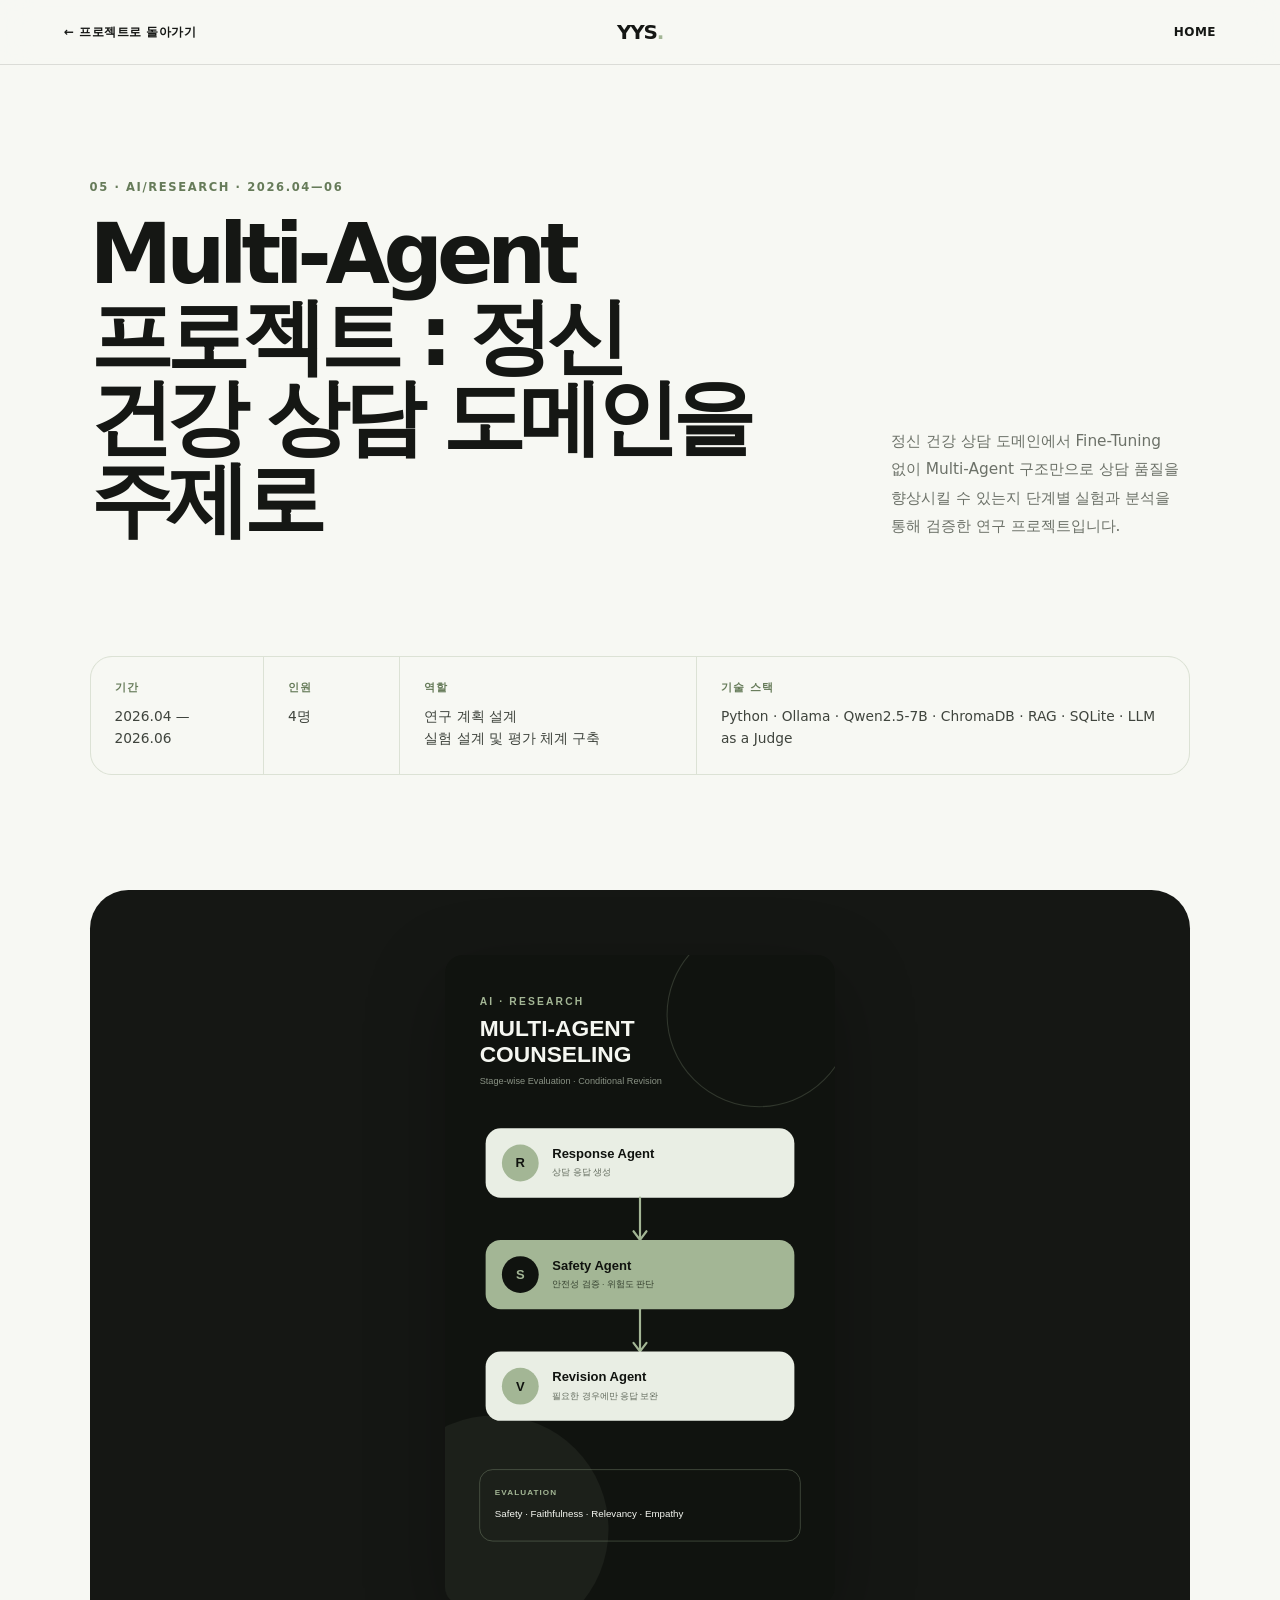
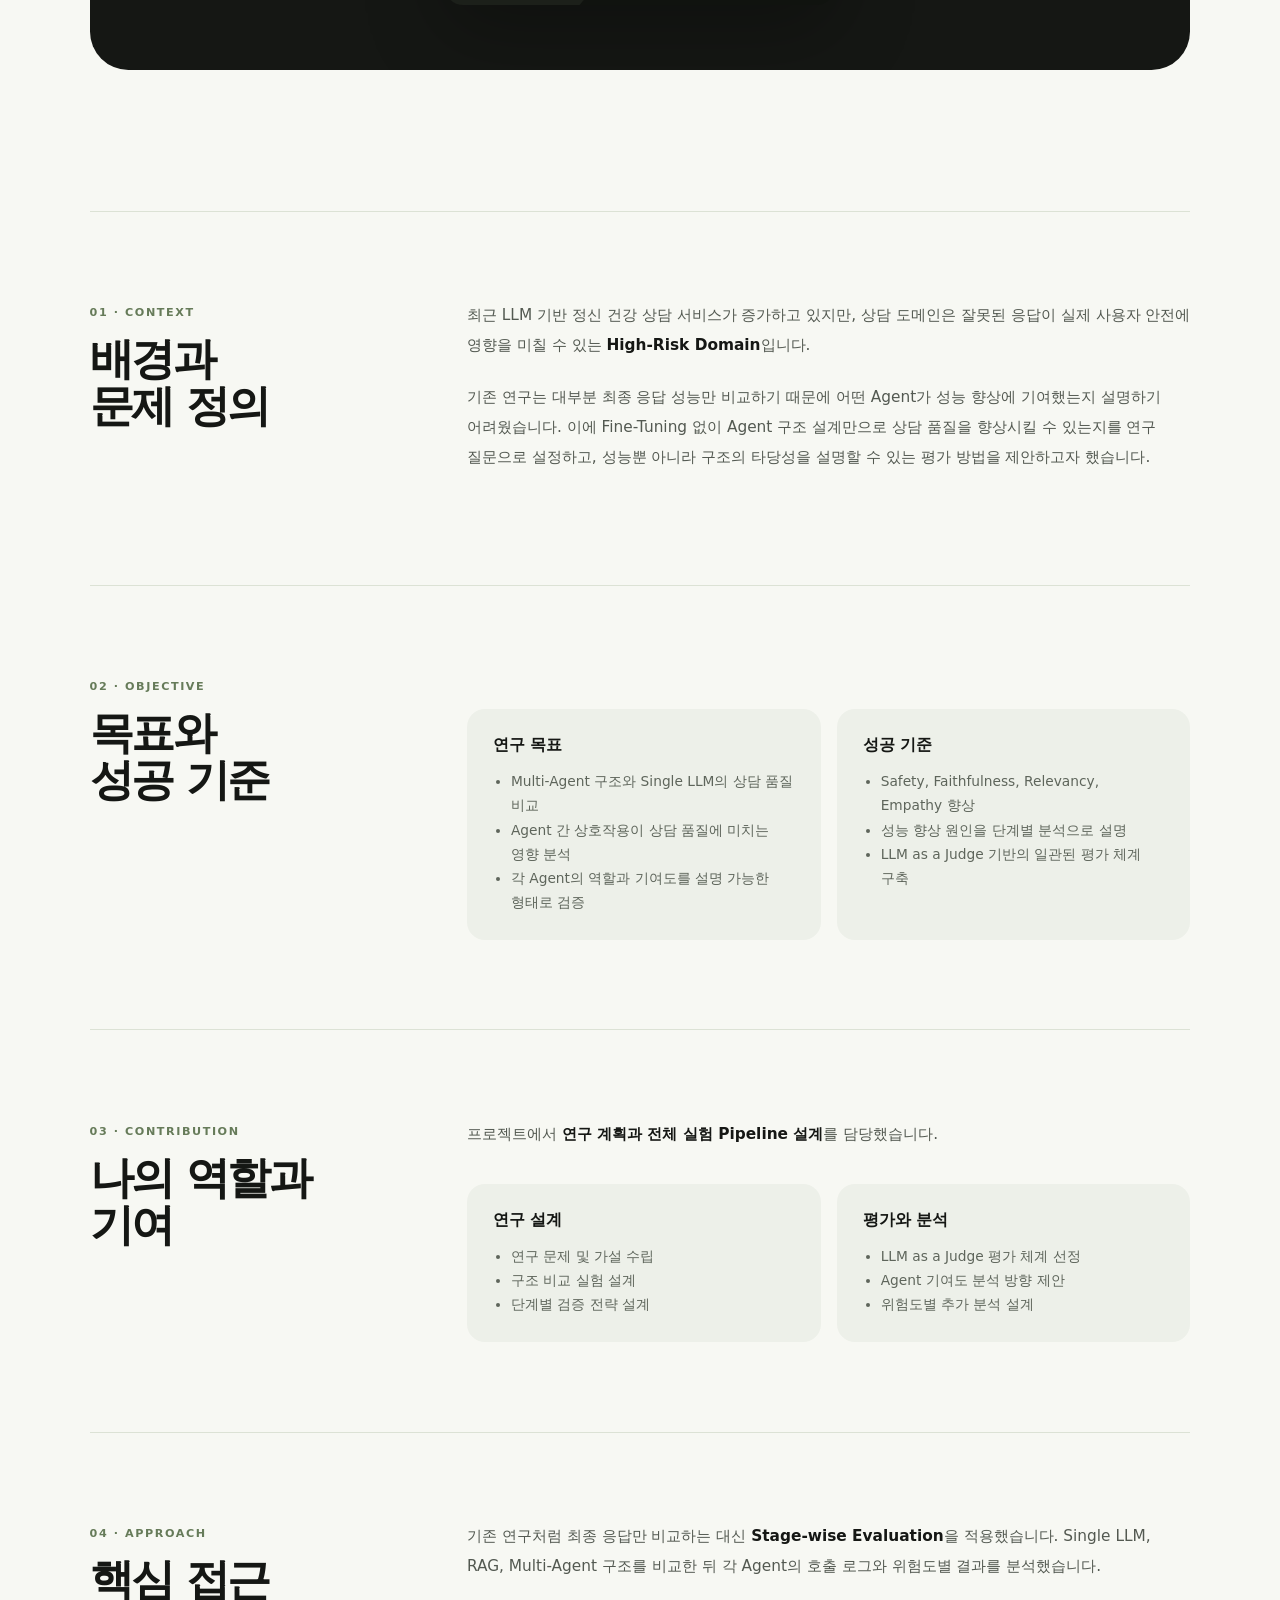
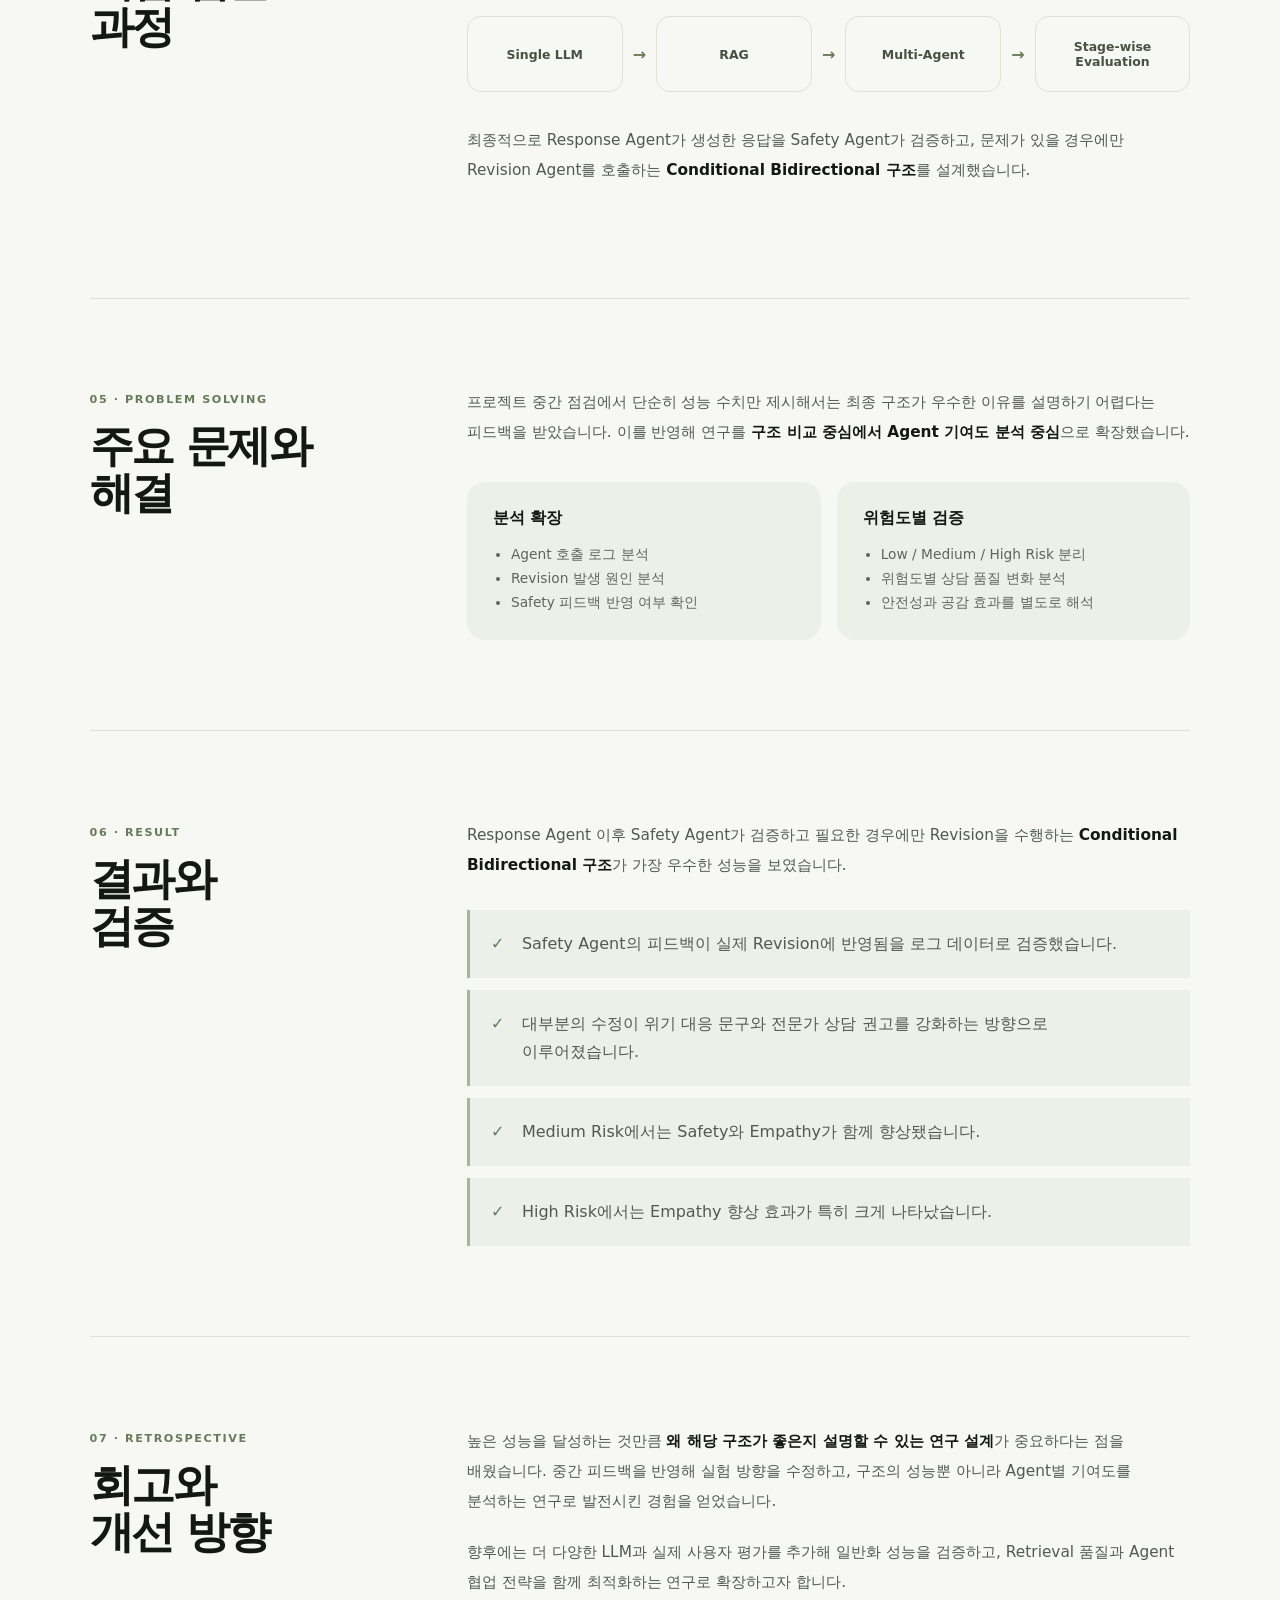
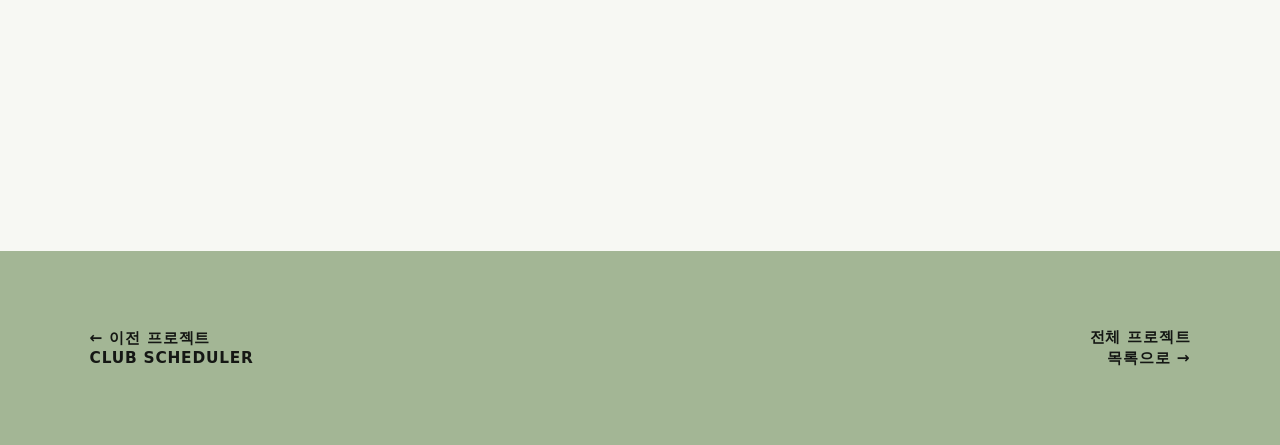
==== projects/multi-agent.html @ b53e0a03 "Add Multi-Agent mental health research project" ====
<!doctype html>
<html lang="ko">
  <head>
    <meta charset="UTF-8" />
    <meta name="viewport" content="width=device-width, initial-scale=1.0" />
    <meta name="description" content="Fine-Tuning 없이 Multi-Agent 구조로 정신 건강 상담 품질 향상을 검증한 윤연서의 AI 연구 프로젝트" />
    <title>Multi-Agent 정신 건강 상담 연구 | 윤연서</title>
    <link rel="stylesheet" href="../styles.css?v=d92aa4c-10" />
    <script src="../script.js?v=d92aa4c-10" defer></script>
  </head>
  <body class="project-page">
    <header class="project-page-header">
      <a href="../index.html#projects">← 프로젝트로 돌아가기</a>
      <a class="wordmark" href="../index.html">YYS<span>.</span></a>
      <a href="../index.html">HOME</a>
    </header>

    <main class="project-detail">
      <section class="detail-hero reveal-on-scroll">
        <div>
          <p class="detail-label">05 · AI/RESEARCH · 2026.04—06</p>
          <h1>Multi-Agent 프로젝트 : 정신 건강 상담 도메인을 주제로</h1>
        </div>
        <p class="detail-summary">정신 건강 상담 도메인에서 Fine-Tuning 없이 Multi-Agent 구조만으로 상담 품질을 향상시킬 수 있는지 단계별 실험과 분석을 통해 검증한 연구 프로젝트입니다.</p>
      </section>

      <dl class="project-facts reveal-on-scroll">
        <div class="project-fact"><dt>기간</dt><dd>2026.04 — 2026.06</dd></div>
        <div class="project-fact"><dt>인원</dt><dd>4명</dd></div>
        <div class="project-fact"><dt>역할</dt><dd>연구 계획 설계<br />실험 설계 및 평가 체계 구축</dd></div>
        <div class="project-fact"><dt>기술 스택</dt><dd>Python · Ollama · Qwen2.5-7B · ChromaDB · RAG · SQLite · LLM as a Judge</dd></div>
      </dl>

      <div class="detail-cover reveal-on-scroll">
        <img src="../assets/multi-agent.svg" alt="Response Agent, Safety Agent, Revision Agent로 구성된 Conditional Bidirectional 구조" />
      </div>

      <div class="project-story">
        <section class="story-section reveal-on-scroll">
          <div class="story-heading"><span>01 · CONTEXT</span><h2>배경과<br />문제 정의</h2></div>
          <div class="story-body">
            <p>최근 LLM 기반 정신 건강 상담 서비스가 증가하고 있지만, 상담 도메인은 잘못된 응답이 실제 사용자 안전에 영향을 미칠 수 있는 <strong>High-Risk Domain</strong>입니다.</p>
            <p>기존 연구는 대부분 최종 응답 성능만 비교하기 때문에 어떤 Agent가 성능 향상에 기여했는지 설명하기 어려웠습니다. 이에 Fine-Tuning 없이 Agent 구조 설계만으로 상담 품질을 향상시킬 수 있는지를 연구 질문으로 설정하고, 성능뿐 아니라 구조의 타당성을 설명할 수 있는 평가 방법을 제안하고자 했습니다.</p>
          </div>
        </section>

        <section class="story-section reveal-on-scroll">
          <div class="story-heading"><span>02 · OBJECTIVE</span><h2>목표와<br />성공 기준</h2></div>
          <div class="story-body">
            <div class="story-grid">
              <article class="story-card"><h3>연구 목표</h3><ul><li>Multi-Agent 구조와 Single LLM의 상담 품질 비교</li><li>Agent 간 상호작용이 상담 품질에 미치는 영향 분석</li><li>각 Agent의 역할과 기여도를 설명 가능한 형태로 검증</li></ul></article>
              <article class="story-card"><h3>성공 기준</h3><ul><li>Safety, Faithfulness, Relevancy, Empathy 향상</li><li>성능 향상 원인을 단계별 분석으로 설명</li><li>LLM as a Judge 기반의 일관된 평가 체계 구축</li></ul></article>
            </div>
          </div>
        </section>

        <section class="story-section reveal-on-scroll">
          <div class="story-heading"><span>03 · CONTRIBUTION</span><h2>나의 역할과<br />기여</h2></div>
          <div class="story-body">
            <p>프로젝트에서 <strong>연구 계획과 전체 실험 Pipeline 설계</strong>를 담당했습니다.</p>
            <div class="story-grid">
              <article class="story-card"><h3>연구 설계</h3><ul><li>연구 문제 및 가설 수립</li><li>구조 비교 실험 설계</li><li>단계별 검증 전략 설계</li></ul></article>
              <article class="story-card"><h3>평가와 분석</h3><ul><li>LLM as a Judge 평가 체계 선정</li><li>Agent 기여도 분석 방향 제안</li><li>위험도별 추가 분석 설계</li></ul></article>
            </div>
          </div>
        </section>

        <section class="story-section reveal-on-scroll">
          <div class="story-heading"><span>04 · APPROACH</span><h2>핵심 접근<br />과정</h2></div>
          <div class="story-body">
            <p>기존 연구처럼 최종 응답만 비교하는 대신 <strong>Stage-wise Evaluation</strong>을 적용했습니다. Single LLM, RAG, Multi-Agent 구조를 비교한 뒤 각 Agent의 호출 로그와 위험도별 결과를 분석했습니다.</p>
            <div class="research-flow"><span>Single LLM</span><b>→</b><span>RAG</span><b>→</b><span>Multi-Agent</span><b>→</b><span>Stage-wise Evaluation</span></div>
            <p>최종적으로 Response Agent가 생성한 응답을 Safety Agent가 검증하고, 문제가 있을 경우에만 Revision Agent를 호출하는 <strong>Conditional Bidirectional 구조</strong>를 설계했습니다.</p>
          </div>
        </section>

        <section class="story-section reveal-on-scroll">
          <div class="story-heading"><span>05 · PROBLEM SOLVING</span><h2>주요 문제와<br />해결</h2></div>
          <div class="story-body">
            <p>프로젝트 중간 점검에서 단순히 성능 수치만 제시해서는 최종 구조가 우수한 이유를 설명하기 어렵다는 피드백을 받았습니다. 이를 반영해 연구를 <strong>구조 비교 중심에서 Agent 기여도 분석 중심</strong>으로 확장했습니다.</p>
            <div class="story-grid">
              <article class="story-card"><h3>분석 확장</h3><ul><li>Agent 호출 로그 분석</li><li>Revision 발생 원인 분석</li><li>Safety 피드백 반영 여부 확인</li></ul></article>
              <article class="story-card"><h3>위험도별 검증</h3><ul><li>Low / Medium / High Risk 분리</li><li>위험도별 상담 품질 변화 분석</li><li>안전성과 공감 효과를 별도로 해석</li></ul></article>
            </div>
          </div>
        </section>

        <section class="story-section reveal-on-scroll">
          <div class="story-heading"><span>06 · RESULT</span><h2>결과와<br />검증</h2></div>
          <div class="story-body">
            <p>Response Agent 이후 Safety Agent가 검증하고 필요한 경우에만 Revision을 수행하는 <strong>Conditional Bidirectional 구조</strong>가 가장 우수한 성능을 보였습니다.</p>
            <ul class="result-list">
              <li>Safety Agent의 피드백이 실제 Revision에 반영됨을 로그 데이터로 검증했습니다.</li>
              <li>대부분의 수정이 위기 대응 문구와 전문가 상담 권고를 강화하는 방향으로 이루어졌습니다.</li>
              <li>Medium Risk에서는 Safety와 Empathy가 함께 향상됐습니다.</li>
              <li>High Risk에서는 Empathy 향상 효과가 특히 크게 나타났습니다.</li>
            </ul>
          </div>
        </section>

        <section class="story-section reveal-on-scroll">
          <div class="story-heading"><span>07 · RETROSPECTIVE</span><h2>회고와<br />개선 방향</h2></div>
          <div class="story-body">
            <p>높은 성능을 달성하는 것만큼 <strong>왜 해당 구조가 좋은지 설명할 수 있는 연구 설계</strong>가 중요하다는 점을 배웠습니다. 중간 피드백을 반영해 실험 방향을 수정하고, 구조의 성능뿐 아니라 Agent별 기여도를 분석하는 연구로 발전시킨 경험을 얻었습니다.</p>
            <p>향후에는 더 다양한 LLM과 실제 사용자 평가를 추가해 일반화 성능을 검증하고, Retrieval 품질과 Agent 협업 전략을 함께 최적화하는 연구로 확장하고자 합니다.</p>
          </div>
        </section>
      </div>

      <nav class="project-pagination" aria-label="프로젝트 이동"><a href="scheduler.html">← 이전 프로젝트<br />CLUB SCHEDULER</a><a href="../index.html#projects">전체 프로젝트<br />목록으로 →</a></nav>
    </main>
  </body>
</html>
---- styles.css ----
:root {
  --lime: #a3b695;
  --lime-soft: #e4eadf;
  --lime-deep: #667b59;
  --ink: #151714;
  --muted: #6c7168;
  --paper: #f7f8f3;
  --line: #dce2d5;
  --radius: 28px;
}

* { box-sizing: border-box; }
html { scroll-behavior: smooth; overflow-x: clip; }
body {
  margin: 0;
  color: var(--ink);
  background: var(--paper);
  font-family: Pretendard, "Noto Sans KR", "Apple SD Gothic Neo", system-ui, sans-serif;
  word-break: keep-all;
  overflow-x: clip;
}
a { color: inherit; text-decoration: none; }
button { font: inherit; }
.skip-link { position: fixed; top: -80px; left: 20px; z-index: 100; padding: 12px 18px; background: var(--ink); color: #fff; }
.skip-link:focus { top: 16px; }

.site-header {
  position: fixed;
  top: 0;
  left: 0;
  z-index: 20;
  display: flex;
  align-items: center;
  justify-content: space-between;
  width: 100%;
  padding: 24px clamp(22px, 4vw, 64px);
  mix-blend-mode: difference;
  color: #fff;
}
.wordmark { font-weight: 900; font-size: 1.25rem; letter-spacing: -.06em; }
.wordmark span { color: var(--lime); }
nav { display: flex; gap: clamp(16px, 3vw, 40px); font-size: .82rem; font-weight: 700; letter-spacing: .06em; }
nav a { position: relative; }
nav a::after { content: ""; position: absolute; left: 0; bottom: -5px; width: 100%; height: 1px; background: currentColor; transform: scaleX(0); transform-origin: right; transition: transform .3s ease; }
nav a:hover::after, nav a:focus-visible::after { transform: scaleX(1); transform-origin: left; }

.hero {
  position: relative;
  min-height: 100vh;
  overflow: hidden;
  display: grid;
  grid-template-columns: minmax(340px, .82fr) minmax(600px, 1.18fr);
  gap: clamp(36px, 5vw, 90px);
  align-items: center;
  padding: 108px clamp(22px, 4vw, 64px) 60px;
  background: var(--lime);
}
.hero::after { content: ""; position: absolute; width: 420px; height: 420px; right: -190px; top: -190px; border: 1px solid rgba(21,23,20,.2); border-radius: 50%; }
.hero-glow { position: absolute; width: 56vw; height: 56vw; left: -28vw; bottom: -38vw; border-radius: 50%; background: rgba(255,255,255,.32); filter: blur(2px); }
.hero-intro { position: relative; z-index: 1; max-width: 700px; }
.eyebrow { margin: 0 0 20px; font-size: .72rem; font-weight: 800; letter-spacing: .16em; }
.hero-title { margin: 0; font-size: clamp(3rem, 5.6vw, 6.8rem); line-height: .98; letter-spacing: -.075em; }
.reveal-line { display: block; overflow: hidden; padding-bottom: .08em; }
.reveal-line > span { display: block; transform: translateY(112%); animation: rise 1s cubic-bezier(.2,.75,.25,1) forwards; }
.reveal-line:nth-child(2) > span { animation-delay: .12s; }
.name-row { display: flex; align-items: flex-end; gap: 16px; margin-top: 32px; }
.name-row p { margin: 0 0 5px; font-size: 1rem; }
.name-row strong { font-size: clamp(1.8rem, 3vw, 3.2rem); line-height: 1; letter-spacing: -.05em; }
.hero-copy { max-width: 500px; margin: 27px 0 0; line-height: 1.75; font-size: .95rem; }
.hero-cta { display: inline-flex; align-items: center; justify-content: space-between; gap: 56px; margin-top: 32px; padding: 15px 20px; border: 1px solid rgba(21,23,20,.4); border-radius: 999px; font-size: .83rem; font-weight: 750; transition: color .3s ease, background .3s ease, transform .3s ease; }
.hero-cta:hover { color: var(--lime); background: var(--ink); transform: translateY(-3px); }

.profile-panel { position: relative; z-index: 2; align-self: stretch; display: flex; flex-direction: column; justify-content: center; padding: clamp(26px, 3vw, 48px); background: rgba(250,252,246,.92); border-radius: var(--radius); box-shadow: 0 30px 80px rgba(48,65,31,.16); backdrop-filter: blur(14px); }
.profile-head { display: flex; align-items: center; min-height: 132px; padding-bottom: 24px; border-bottom: 1px solid var(--line); }
.profile-head span { font-size: .7rem; color: var(--lime-deep); font-weight: 800; letter-spacing: .12em; }
.profile-head h2 { margin: 8px 0 0; font-size: clamp(1.5rem, 2.4vw, 2.55rem); line-height: 1.15; letter-spacing: -.045em; }
.motto { max-width: 720px; margin: 22px 0; color: #4d514a; font-size: clamp(.8rem, 1vw, .95rem); line-height: 1.75; }
.profile-grid { display: grid; grid-template-columns: 1fr 1fr; gap: 20px 30px; }
.profile-grid section { min-width: 0; }
.profile-grid h3 { margin: 0 0 10px; color: var(--lime-deep); font-size: .77rem; text-transform: uppercase; letter-spacing: .09em; }
.profile-grid p { display: grid; grid-template-columns: 130px 1fr; gap: 8px; margin: 6px 0; color: #4d514a; font-size: clamp(.7rem, .9vw, .84rem); line-height: 1.45; }
.profile-grid time { color: #898f83; font-variant-numeric: tabular-nums; }
.skill-icons { display: flex; flex-wrap: wrap; gap: 11px; }
.skill-icons i { display: grid; place-items: center; width: 42px; height: 42px; background: #fff; border: 1px solid var(--line); border-radius: 12px; font-size: 1.55rem; transition: transform .25s ease, border-color .25s ease; }
.skill-icons i:hover { transform: translateY(-4px) rotate(-3deg); border-color: var(--lime-deep); }
.scroll-hint { position: absolute; left: 50%; bottom: 18px; display: flex; align-items: center; gap: 8px; font-size: .58rem; font-weight: 800; letter-spacing: .13em; transform: translateX(-50%); }
.scroll-hint span { width: 28px; height: 1px; background: var(--ink); animation: stretch 1.6s ease-in-out infinite; }

.reveal-up { opacity: 0; transform: translateY(32px); animation: fade-up .9s cubic-bezier(.2,.75,.25,1) forwards; }
.delay-2 { animation-delay: .2s; }
.delay-3 { animation-delay: .32s; }
.delay-4 { animation-delay: .42s; }
.delay-5 { animation-delay: .52s; }
@keyframes rise { to { transform: translateY(0); } }
@keyframes fade-up { to { opacity: 1; transform: translateY(0); } }
@keyframes stretch { 50% { width: 46px; } }

.projects-section { overflow: hidden; padding: clamp(100px, 12vw, 180px) clamp(22px, 5vw, 80px) clamp(120px, 14vw, 200px); background: var(--ink); color: #f4f6ef; }
.section-heading { display: grid; grid-template-columns: 1fr 1.6fr 1fr; gap: 40px; align-items: end; margin-bottom: clamp(70px, 10vw, 130px); }
.section-heading .eyebrow { align-self: start; color: var(--lime); }
.section-heading h2 { margin: 0; font-size: clamp(2.5rem, 5vw, 5.4rem); line-height: 1.08; letter-spacing: -.065em; }
.section-heading > p:last-child { max-width: 300px; margin: 0; color: #aeb3a9; line-height: 1.7; font-size: .9rem; }
.project-carousel { --rotation: 0deg; --ring-radius: clamp(280px, 30vw, 430px); position: relative; max-width: 1400px; margin: 0 auto; outline: none; cursor: grab; user-select: none; touch-action: pan-y; }
.project-carousel.is-dragging { cursor: grabbing; }
.project-carousel:focus-visible { outline: 1px solid var(--lime); outline-offset: 14px; border-radius: 16px; }
.carousel-hint { margin: 0 0 18px; color: #777e73; text-align: center; font-size: .63rem; font-weight: 800; letter-spacing: .14em; }
.carousel-hint span { display: inline-block; margin-right: 8px; color: var(--lime); font-size: 1rem; animation: nudge-horizontal 1.8s ease-in-out infinite; }
.carousel-viewport { position: relative; height: clamp(540px, 48vw, 650px); perspective: 2200px; perspective-origin: 50% 46%; }
.project-ring { position: absolute; left: 50%; top: 48%; width: clamp(220px, 22vw, 300px); height: clamp(390px, 36vw, 480px); transform: translate(-50%, -50%) rotateX(-2deg) rotateY(var(--rotation)); transform-style: preserve-3d; transition: transform .7s cubic-bezier(.2,.78,.2,1); }
.project-carousel.is-dragging .project-ring { transition: none; }
.project-item { position: absolute; inset: 0; opacity: .48; pointer-events: none; transform: rotateY(var(--item-angle)) translateZ(var(--ring-radius)); transform-style: preserve-3d; filter: saturate(.65) brightness(.72); transition: opacity .4s ease, filter .4s ease; }
.project-item.is-active { opacity: 1; pointer-events: auto; filter: none; }
.project-card { position: relative; display: block; width: 100%; height: 100%; padding: 0; border: 0; background: transparent; cursor: pointer; transform: rotateY(var(--face-angle, 0deg)); transform-style: preserve-3d; backface-visibility: hidden; transition: transform .7s cubic-bezier(.2,.78,.2,1); }
.project-carousel.is-dragging .project-card { transition: none; }
.phone-shell { position: absolute; inset: 2% 16% 2%; overflow: hidden; padding: 12px; border: 2px solid #596051; border-radius: 48px; background: #272a25; box-shadow: 0 45px 70px rgba(0,0,0,.5), inset 0 0 0 2px #10110f; transform: translateZ(30px) rotate(0deg); transition: transform .35s ease; }
.project-carousel .phone-shell { inset: 0 8%; }
.project-card:hover .phone-shell { transform: translateZ(54px) rotate(-1deg) scale(1.025); }
.phone-speaker { position: absolute; z-index: 2; top: 12px; left: 50%; width: 30%; height: 22px; border-radius: 0 0 15px 15px; background: #272a25; transform: translateX(-50%); }
.phone-screen { display: block; overflow: hidden; width: 100%; height: 100%; border-radius: 36px; background: var(--lime-soft); }
.phone-screen img { width: 100%; height: 100%; object-fit: cover; object-position: center; transition: transform .7s cubic-bezier(.2,.75,.25,1); }
.project-card:hover img { transform: scale(1.07); }
.phone-light .phone-screen { background: #fff8d7; }
.phone-dark .phone-screen { background: #111; }
.phone-blue .phone-screen { background: #e7f5ff; }
.card-shine { pointer-events: none; position: absolute; inset: 0; border-radius: 50%; opacity: 0; background: radial-gradient(circle at 50% 45%, rgba(163,182,149,.28), transparent 42%); transition: opacity .25s ease; }
.project-card:hover .card-shine { opacity: 1; }
.project-card:focus-visible { outline: 2px solid var(--lime); outline-offset: 12px; border-radius: 20px; }
.carousel-footer { position: relative; z-index: 5; display: grid; grid-template-columns: auto minmax(0, 720px) auto; gap: clamp(18px, 4vw, 60px); align-items: center; justify-content: center; padding-top: 34px; background: var(--ink); }
.project-meta { width: min(720px, 100%); border-top: 1px solid #4a4f47; padding-top: 18px; }
.project-meta > div { display: flex; justify-content: space-between; gap: 20px; }
.project-meta span, .project-meta time { color: var(--lime); font-size: .66rem; font-weight: 800; letter-spacing: .1em; }
.project-meta time { color: #8e9489; }
.project-meta h3 { margin: 16px 0 20px; font-size: clamp(1.8rem, 3vw, 3.5rem); line-height: 1.08; letter-spacing: -.055em; }
.project-meta > a { display: inline-flex; padding-bottom: 5px; border-bottom: 1px solid #72786f; color: #c6cbc2; font-size: .76rem; font-weight: 750; }
.carousel-arrow { display: grid; place-items: center; width: clamp(48px, 5vw, 68px); aspect-ratio: 1; border: 1px solid #555b52; border-radius: 50%; color: #f4f6ef; background: transparent; font-size: 1.35rem; cursor: pointer; transition: color .25s ease, border-color .25s ease, background .25s ease, transform .25s ease; }
.carousel-arrow:hover { color: var(--ink); border-color: var(--lime); background: var(--lime); transform: scale(1.06); }
.carousel-dots { display: flex; justify-content: center; gap: 10px; margin-top: 34px; }
.carousel-dots button { width: 28px; height: 3px; padding: 0; border: 0; border-radius: 4px; background: #555b52; cursor: pointer; transition: width .3s ease, background .3s ease; }
.carousel-dots button.is-active { width: 54px; background: var(--lime); }
@keyframes nudge-horizontal { 50% { transform: translateX(7px); } }

.reveal-on-scroll { opacity: 0; transform: translateY(70px); transition: opacity .9s ease, transform .9s cubic-bezier(.2,.75,.25,1); }
.reveal-on-scroll.is-visible { opacity: 1; transform: translateY(0); }
.reveal-on-scroll.is-resetting { transition: none; }

.contact-section { min-height: 72vh; display: flex; flex-direction: column; justify-content: center; padding: 100px clamp(22px, 8vw, 140px); background: var(--lime); }
.contact-section h2 { margin: 0 0 64px; font-size: clamp(3rem, 8vw, 9rem); line-height: 1; letter-spacing: -.075em; }
.contact-links { border-top: 1px solid rgba(21,23,20,.4); }
.contact-links a { display: flex; align-items: center; justify-content: space-between; padding: 21px 4px; border-bottom: 1px solid rgba(21,23,20,.4); font-size: clamp(.88rem, 1.4vw, 1.2rem); transition: padding .25s ease, background .25s ease; }
.contact-links a:hover { padding-inline: 15px; background: rgba(255,255,255,.22); }
footer { display: flex; justify-content: space-between; padding: 26px clamp(22px, 4vw, 64px); background: var(--ink); color: #aeb3a9; font-size: .65rem; letter-spacing: .08em; }

.project-page { background: var(--paper); }
.project-page-header { position: sticky; top: 0; z-index: 20; display: grid; grid-template-columns: 1fr auto 1fr; align-items: center; padding: 20px clamp(22px, 5vw, 76px); border-bottom: 1px solid rgba(21,23,20,.12); background: rgba(247,248,243,.9); backdrop-filter: blur(16px); }
.project-page-header .wordmark { justify-self: center; }
.project-page-header > a:first-child { justify-self: start; font-size: .75rem; font-weight: 750; letter-spacing: .04em; }
.project-page-header > a:last-child { justify-self: end; font-size: .75rem; font-weight: 750; letter-spacing: .04em; }
.project-detail { padding: clamp(70px, 9vw, 140px) clamp(22px, 7vw, 110px) 0; }
.detail-hero { display: grid; grid-template-columns: minmax(0, 1.4fr) minmax(280px, .6fr); gap: clamp(40px, 8vw, 130px); align-items: end; max-width: 1450px; margin: 0 auto clamp(70px, 9vw, 130px); }
.detail-label { margin: 0 0 20px; color: var(--lime-deep); font-size: .72rem; font-weight: 850; letter-spacing: .14em; }
.detail-hero h1 { max-width: 1000px; margin: 0; font-size: clamp(3rem, 6.5vw, 7.2rem); line-height: .98; letter-spacing: -.075em; }
.detail-summary { margin: 0; color: var(--muted); font-size: clamp(.92rem, 1.2vw, 1.08rem); line-height: 1.85; }
.detail-cover { display: grid; place-items: center; min-height: min(72vw, 780px); max-width: 1450px; margin: 0 auto; padding: clamp(20px, 5vw, 70px); overflow: hidden; border-radius: clamp(22px, 3vw, 42px); background: var(--ink); }
.detail-cover img { display: block; max-width: 100%; max-height: 650px; object-fit: contain; border-radius: 18px; box-shadow: 0 25px 80px rgba(0,0,0,.28); }
.detail-sections { display: grid; grid-template-columns: repeat(3, minmax(0, 1fr)); max-width: 1450px; margin: 0 auto; padding: clamp(80px, 10vw, 150px) 0; }
.detail-section { padding: 0 clamp(20px, 3vw, 48px); border-left: 1px solid var(--line); }
.detail-section:first-child { padding-left: 0; border-left: 0; }
.detail-section:last-child { padding-right: 0; }
.detail-section span { color: var(--lime-deep); font-size: .7rem; font-weight: 850; letter-spacing: .12em; }
.detail-section h2 { margin: 18px 0; font-size: clamp(1.4rem, 2.4vw, 2.2rem); letter-spacing: -.04em; }
.detail-section p { margin: 0; color: var(--muted); font-size: .92rem; line-height: 1.85; }
.project-pagination { display: flex; align-items: center; justify-content: space-between; gap: 20px; margin-inline: calc(clamp(22px, 7vw, 110px) * -1); padding: clamp(42px, 6vw, 76px) clamp(22px, 7vw, 110px); background: var(--lime); }
.project-pagination a { display: flex; align-items: center; gap: 12px; font-size: clamp(.8rem, 1.2vw, 1rem); font-weight: 800; }
.project-pagination a:last-child { text-align: right; }
.project-facts { display: grid; grid-template-columns: .7fr .55fr 1.2fr 2fr; gap: 1px; max-width: 1450px; margin: 0 auto clamp(70px, 9vw, 130px); background: var(--line); border: 1px solid var(--line); border-radius: 22px; overflow: hidden; }
.project-fact { padding: 24px; background: var(--paper); }
.project-fact dt { margin-bottom: 10px; color: var(--lime-deep); font-size: .68rem; font-weight: 850; letter-spacing: .1em; }
.project-fact dd { margin: 0; color: #3f443d; font-size: .86rem; line-height: 1.65; }
.project-story { max-width: 1450px; margin: 0 auto; padding: clamp(90px, 11vw, 170px) 0; }
.story-section { display: grid; grid-template-columns: minmax(230px, .38fr) minmax(0, 1fr); gap: clamp(36px, 8vw, 130px); padding: clamp(55px, 7vw, 100px) 0; border-top: 1px solid var(--line); }
.story-heading span { color: var(--lime-deep); font-size: .7rem; font-weight: 850; letter-spacing: .14em; }
.story-heading h2 { max-width: 350px; margin: 16px 0 0; font-size: clamp(1.8rem, 3.4vw, 3.8rem); line-height: 1.08; letter-spacing: -.055em; }
.story-body { max-width: 880px; }
.story-body > p { margin: 0 0 22px; color: #535951; font-size: clamp(.94rem, 1.2vw, 1.06rem); line-height: 1.95; }
.story-body strong { color: var(--ink); }
.story-grid { display: grid; grid-template-columns: repeat(2, minmax(0, 1fr)); gap: 16px; margin-top: 34px; }
.story-card { padding: 26px; border-radius: 18px; background: #edf0e9; }
.story-card h3 { margin: 0 0 13px; font-size: 1rem; }
.story-card p, .story-card li { color: #5e655b; font-size: .86rem; line-height: 1.75; }
.story-card ul { margin: 0; padding-left: 18px; }
.research-flow { display: flex; align-items: stretch; gap: 10px; margin: 34px 0; }
.research-flow span { flex: 1; display: grid; place-items: center; min-height: 76px; padding: 14px; border: 1px solid var(--line); border-radius: 14px; color: #485043; text-align: center; font-size: .78rem; font-weight: 750; }
.research-flow b { align-self: center; color: var(--lime-deep); }
.result-list { display: grid; gap: 12px; margin: 30px 0 0; padding: 0; list-style: none; }
.result-list li { position: relative; padding: 20px 22px 20px 52px; border-left: 3px solid var(--lime); background: #edf0e9; color: #535951; line-height: 1.75; }
.result-list li::before { content: "✓"; position: absolute; left: 21px; top: 20px; color: var(--lime-deep); font-weight: 900; }

@media (max-width: 1150px) {
  .hero { grid-template-columns: 1fr; padding-top: 130px; }
  .hero-intro { padding: 50px 0 20px; }
  .profile-panel { min-height: auto; }
  .scroll-hint { display: none; }
  .section-heading { grid-template-columns: 1fr 2fr; }
  .section-heading > p:last-child { grid-column: 2; }
}
@media (max-width: 760px) {
  .site-header { padding: 18px 20px; }
  nav { gap: 14px; font-size: .68rem; }
  nav a:nth-child(1) { display: none; }
  .hero { display: block; padding: 115px 20px 50px; }
  .hero-title { max-width: 100%; font-size: clamp(2.45rem, 10.8vw, 3.2rem); }
  .reveal-line > span { overflow-wrap: anywhere; }
  .hero-copy { font-size: .85rem; }
  .profile-panel { margin-top: 64px; padding: 24px 20px; border-radius: 22px; }
  .profile-head { min-height: 0; align-items: flex-start; }
  .profile-grid { grid-template-columns: 1fr; }
  .profile-grid p { grid-template-columns: 115px 1fr; font-size: .75rem; }
  .section-heading { display: block; }
  .section-heading h2 { margin-bottom: 24px; }
  .projects-section { padding-bottom: 110px; }
  .project-carousel { --ring-radius: 185px; }
  .carousel-viewport { height: 480px; perspective: 1250px; }
  .project-ring { width: 210px; height: 380px; }
  .project-card { max-width: 520px; margin: auto; }
  .phone-shell { inset-inline: 12%; }
  .project-meta h3 { font-size: 2.2rem; }
  .carousel-footer { grid-template-columns: 46px minmax(0, 1fr) 46px; gap: 10px; }
  .carousel-arrow { width: 46px; }
  .contact-section { min-height: 64vh; }
  .contact-section h2 { margin-bottom: 42px; }
  .project-page-header { grid-template-columns: 1fr auto; }
  .project-page-header .wordmark { display: none; }
  .detail-hero { grid-template-columns: 1fr; }
  .detail-hero h1 { font-size: clamp(2.8rem, 14vw, 4.6rem); }
  .detail-cover { min-height: 62vh; padding: 18px; }
  .detail-sections { grid-template-columns: 1fr; gap: 46px; }
  .detail-section, .detail-section:first-child, .detail-section:last-child { padding: 0 0 0 18px; border-left: 1px solid var(--line); }
  .project-pagination { align-items: flex-start; }
  .project-facts { grid-template-columns: 1fr 1fr; }
  .story-section { grid-template-columns: 1fr; gap: 28px; }
  .story-grid { grid-template-columns: 1fr; }
  .research-flow { display: grid; }
  .research-flow b { justify-self: center; transform: rotate(90deg); }
}
@media (max-width: 440px) {
  nav a:last-child { display: none; }
}
@media (prefers-reduced-motion: reduce) {
  html { scroll-behavior: auto; }
  *, *::before, *::after { animation-duration: .01ms !important; animation-iteration-count: 1 !important; transition-duration: .01ms !important; }
  .reveal-line > span, .reveal-up, .reveal-on-scroll { opacity: 1; transform: none; }
}
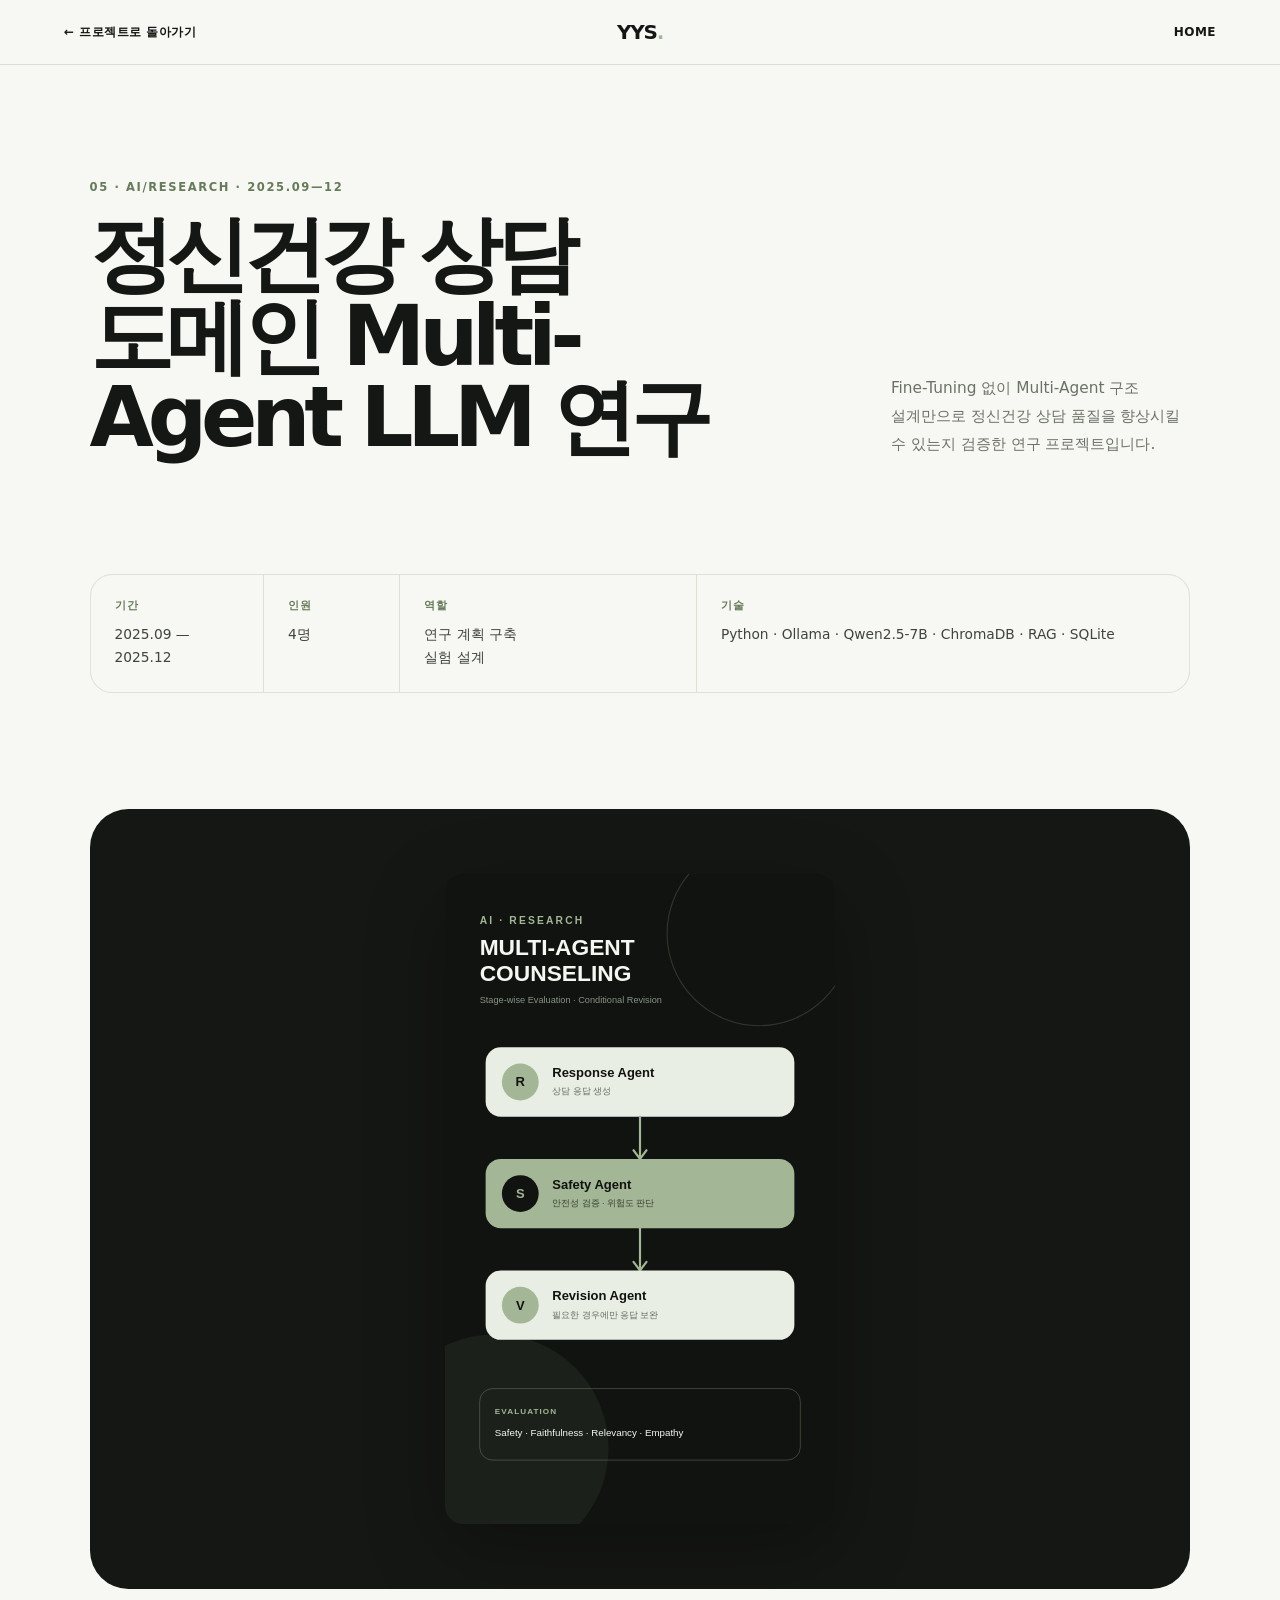
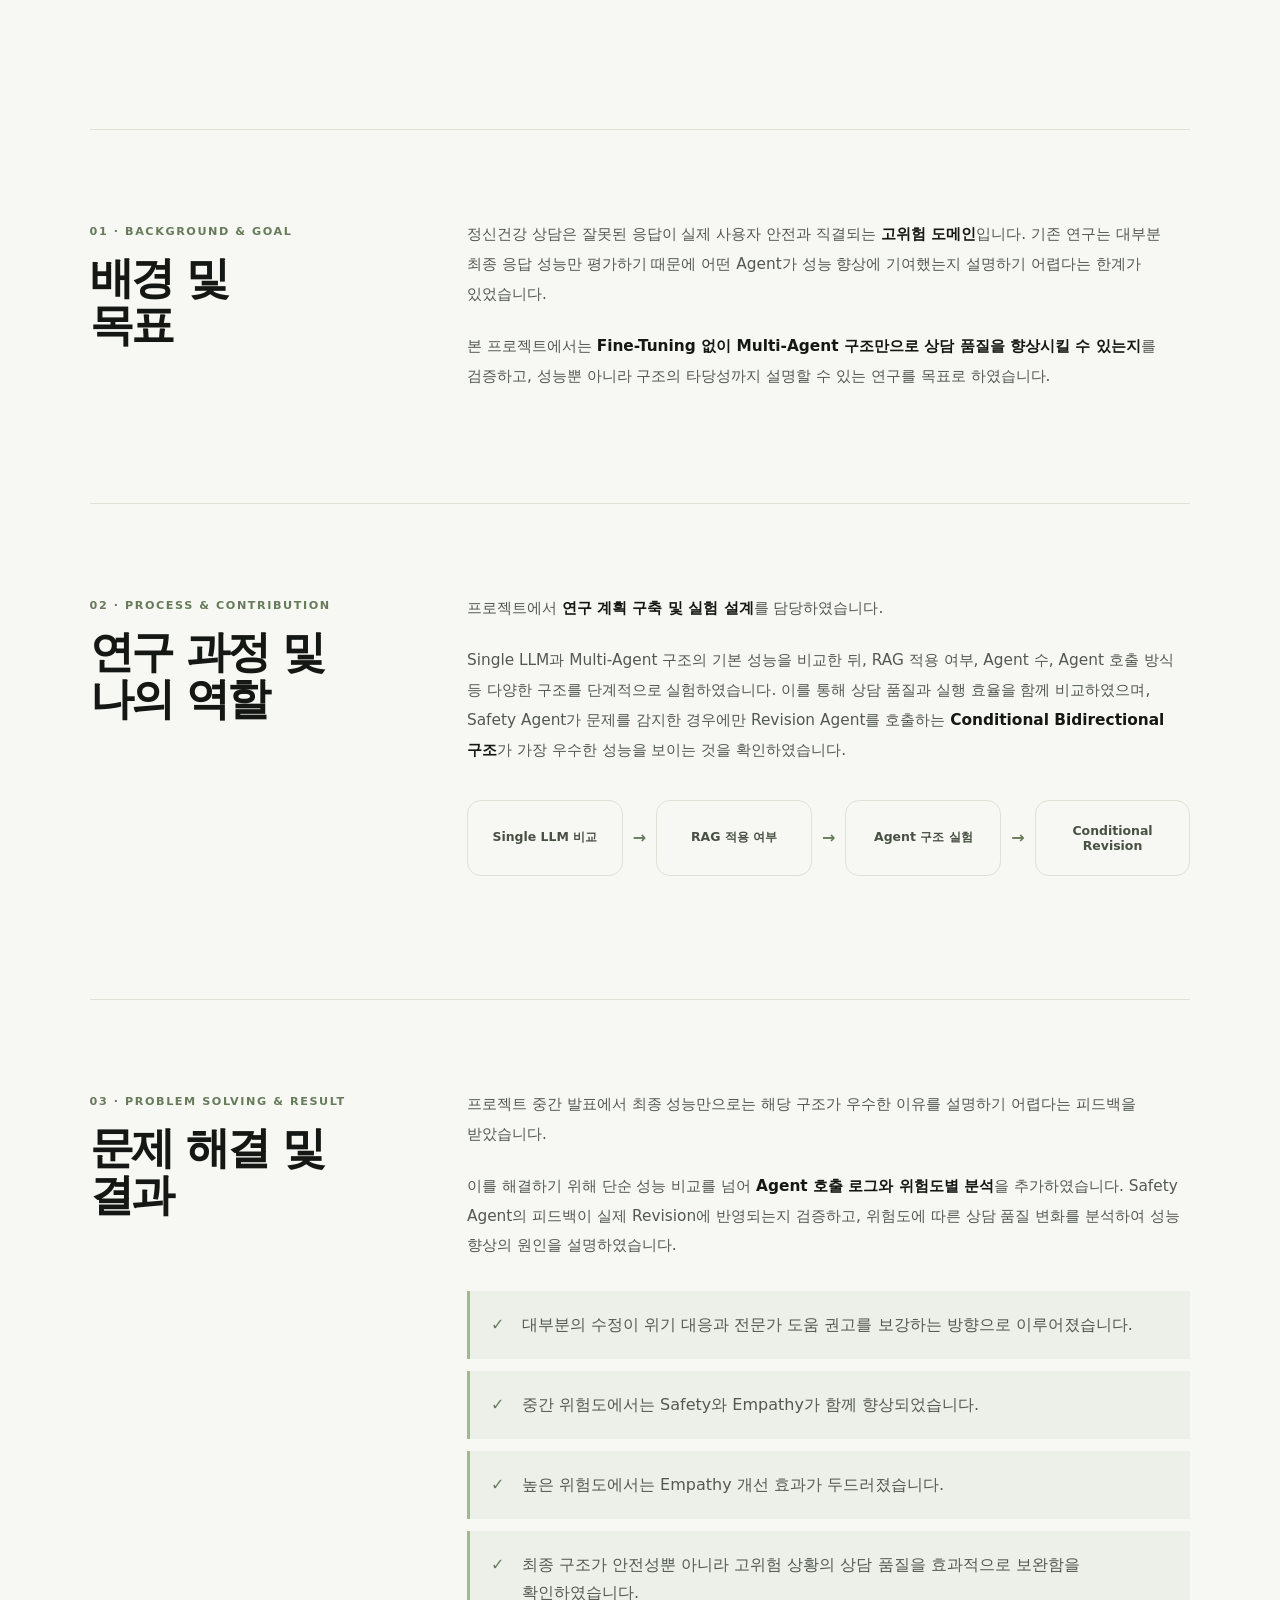
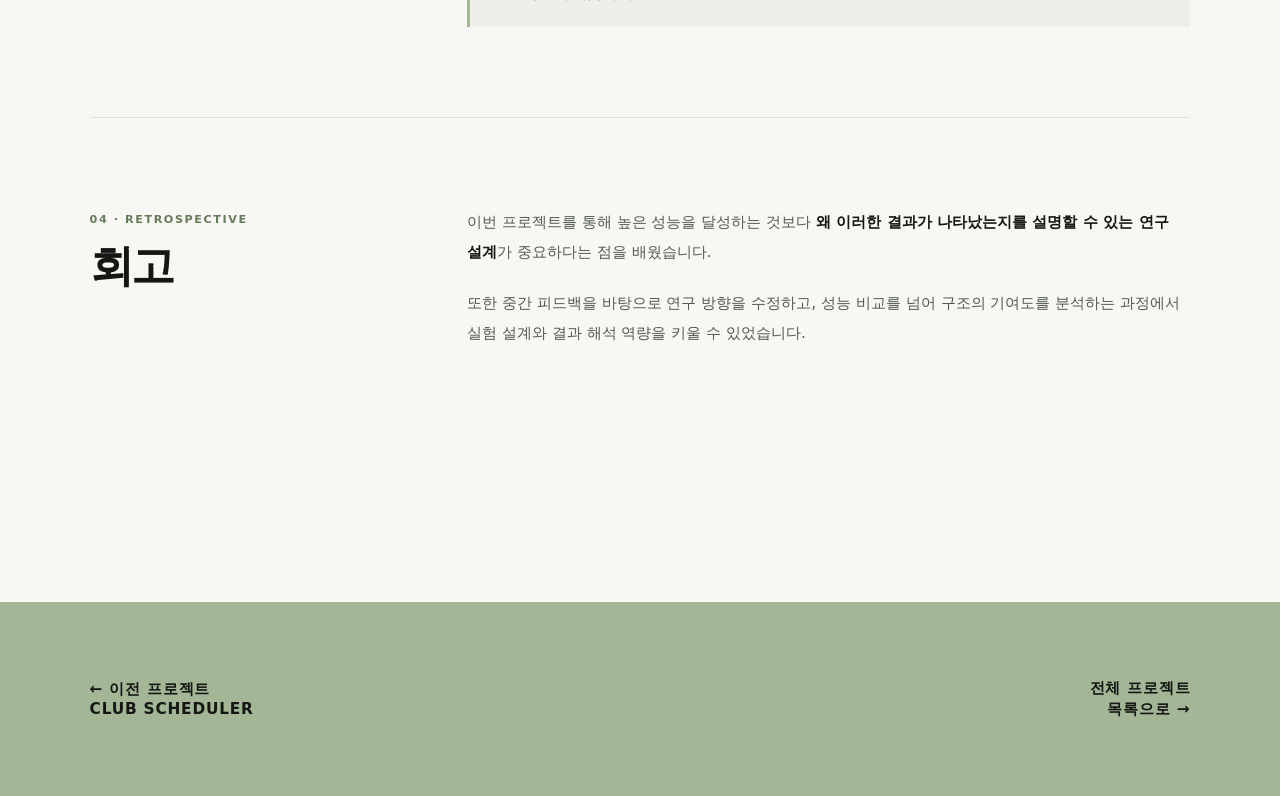
==== commit e9ad7699: "Revise Multi-Agent research project content" ====
--- a/projects/multi-agent.html
+++ b/projects/multi-agent.html
@@ -3,10 +3,10 @@
   <head>
     <meta charset="UTF-8" />
     <meta name="viewport" content="width=device-width, initial-scale=1.0" />
-    <meta name="description" content="Fine-Tuning 없이 Multi-Agent 구조로 정신 건강 상담 품질 향상을 검증한 윤연서의 AI 연구 프로젝트" />
-    <title>Multi-Agent 정신 건강 상담 연구 | 윤연서</title>
-    <link rel="stylesheet" href="../styles.css?v=d92aa4c-10" />
-    <script src="../script.js?v=d92aa4c-10" defer></script>
+    <meta name="description" content="Fine-Tuning 없이 Multi-Agent 구조로 정신건강 상담 품질 향상을 검증한 윤연서의 AI 연구 프로젝트" />
+    <title>정신건강 상담 도메인 Multi-Agent LLM 연구 | 윤연서</title>
+    <link rel="stylesheet" href="../styles.css?v=b53e0a0-11" />
+    <script src="../script.js?v=b53e0a0-11" defer></script>
   </head>
   <body class="project-page">
     <header class="project-page-header">
@@ -18,17 +18,17 @@
     <main class="project-detail">
       <section class="detail-hero reveal-on-scroll">
         <div>
-          <p class="detail-label">05 · AI/RESEARCH · 2026.04—06</p>
-          <h1>Multi-Agent 프로젝트 : 정신 건강 상담 도메인을 주제로</h1>
+          <p class="detail-label">05 · AI/RESEARCH · 2025.09—12</p>
+          <h1>정신건강 상담 도메인 Multi-Agent LLM 연구</h1>
         </div>
-        <p class="detail-summary">정신 건강 상담 도메인에서 Fine-Tuning 없이 Multi-Agent 구조만으로 상담 품질을 향상시킬 수 있는지 단계별 실험과 분석을 통해 검증한 연구 프로젝트입니다.</p>
+        <p class="detail-summary">Fine-Tuning 없이 Multi-Agent 구조 설계만으로 정신건강 상담 품질을 향상시킬 수 있는지 검증한 연구 프로젝트입니다.</p>
       </section>
 
       <dl class="project-facts reveal-on-scroll">
-        <div class="project-fact"><dt>기간</dt><dd>2026.04 — 2026.06</dd></div>
+        <div class="project-fact"><dt>기간</dt><dd>2025.09 — 2025.12</dd></div>
         <div class="project-fact"><dt>인원</dt><dd>4명</dd></div>
-        <div class="project-fact"><dt>역할</dt><dd>연구 계획 설계<br />실험 설계 및 평가 체계 구축</dd></div>
-        <div class="project-fact"><dt>기술 스택</dt><dd>Python · Ollama · Qwen2.5-7B · ChromaDB · RAG · SQLite · LLM as a Judge</dd></div>
+        <div class="project-fact"><dt>역할</dt><dd>연구 계획 구축<br />실험 설계</dd></div>
+        <div class="project-fact"><dt>기술</dt><dd>Python · Ollama · Qwen2.5-7B · ChromaDB · RAG · SQLite</dd></div>
       </dl>
 
       <div class="detail-cover reveal-on-scroll">
@@ -37,72 +37,41 @@
 
       <div class="project-story">
         <section class="story-section reveal-on-scroll">
-          <div class="story-heading"><span>01 · CONTEXT</span><h2>배경과<br />문제 정의</h2></div>
+          <div class="story-heading"><span>01 · BACKGROUND &amp; GOAL</span><h2>배경 및<br />목표</h2></div>
           <div class="story-body">
-            <p>최근 LLM 기반 정신 건강 상담 서비스가 증가하고 있지만, 상담 도메인은 잘못된 응답이 실제 사용자 안전에 영향을 미칠 수 있는 <strong>High-Risk Domain</strong>입니다.</p>
-            <p>기존 연구는 대부분 최종 응답 성능만 비교하기 때문에 어떤 Agent가 성능 향상에 기여했는지 설명하기 어려웠습니다. 이에 Fine-Tuning 없이 Agent 구조 설계만으로 상담 품질을 향상시킬 수 있는지를 연구 질문으로 설정하고, 성능뿐 아니라 구조의 타당성을 설명할 수 있는 평가 방법을 제안하고자 했습니다.</p>
+            <p>정신건강 상담은 잘못된 응답이 실제 사용자 안전과 직결되는 <strong>고위험 도메인</strong>입니다. 기존 연구는 대부분 최종 응답 성능만 평가하기 때문에 어떤 Agent가 성능 향상에 기여했는지 설명하기 어렵다는 한계가 있었습니다.</p>
+            <p>본 프로젝트에서는 <strong>Fine-Tuning 없이 Multi-Agent 구조만으로 상담 품질을 향상시킬 수 있는지</strong>를 검증하고, 성능뿐 아니라 구조의 타당성까지 설명할 수 있는 연구를 목표로 하였습니다.</p>
           </div>
         </section>
 
         <section class="story-section reveal-on-scroll">
-          <div class="story-heading"><span>02 · OBJECTIVE</span><h2>목표와<br />성공 기준</h2></div>
+          <div class="story-heading"><span>02 · PROCESS &amp; CONTRIBUTION</span><h2>연구 과정 및<br />나의 역할</h2></div>
           <div class="story-body">
-            <div class="story-grid">
-              <article class="story-card"><h3>연구 목표</h3><ul><li>Multi-Agent 구조와 Single LLM의 상담 품질 비교</li><li>Agent 간 상호작용이 상담 품질에 미치는 영향 분석</li><li>각 Agent의 역할과 기여도를 설명 가능한 형태로 검증</li></ul></article>
-              <article class="story-card"><h3>성공 기준</h3><ul><li>Safety, Faithfulness, Relevancy, Empathy 향상</li><li>성능 향상 원인을 단계별 분석으로 설명</li><li>LLM as a Judge 기반의 일관된 평가 체계 구축</li></ul></article>
-            </div>
+            <p>프로젝트에서 <strong>연구 계획 구축 및 실험 설계</strong>를 담당하였습니다.</p>
+            <p>Single LLM과 Multi-Agent 구조의 기본 성능을 비교한 뒤, RAG 적용 여부, Agent 수, Agent 호출 방식 등 다양한 구조를 단계적으로 실험하였습니다. 이를 통해 상담 품질과 실행 효율을 함께 비교하였으며, Safety Agent가 문제를 감지한 경우에만 Revision Agent를 호출하는 <strong>Conditional Bidirectional 구조</strong>가 가장 우수한 성능을 보이는 것을 확인하였습니다.</p>
+            <div class="research-flow"><span>Single LLM 비교</span><b>→</b><span>RAG 적용 여부</span><b>→</b><span>Agent 구조 실험</span><b>→</b><span>Conditional Revision</span></div>
           </div>
         </section>
 
         <section class="story-section reveal-on-scroll">
-          <div class="story-heading"><span>03 · CONTRIBUTION</span><h2>나의 역할과<br />기여</h2></div>
+          <div class="story-heading"><span>03 · PROBLEM SOLVING &amp; RESULT</span><h2>문제 해결 및<br />결과</h2></div>
           <div class="story-body">
-            <p>프로젝트에서 <strong>연구 계획과 전체 실험 Pipeline 설계</strong>를 담당했습니다.</p>
-            <div class="story-grid">
-              <article class="story-card"><h3>연구 설계</h3><ul><li>연구 문제 및 가설 수립</li><li>구조 비교 실험 설계</li><li>단계별 검증 전략 설계</li></ul></article>
-              <article class="story-card"><h3>평가와 분석</h3><ul><li>LLM as a Judge 평가 체계 선정</li><li>Agent 기여도 분석 방향 제안</li><li>위험도별 추가 분석 설계</li></ul></article>
-            </div>
-          </div>
-        </section>
-
-        <section class="story-section reveal-on-scroll">
-          <div class="story-heading"><span>04 · APPROACH</span><h2>핵심 접근<br />과정</h2></div>
-          <div class="story-body">
-            <p>기존 연구처럼 최종 응답만 비교하는 대신 <strong>Stage-wise Evaluation</strong>을 적용했습니다. Single LLM, RAG, Multi-Agent 구조를 비교한 뒤 각 Agent의 호출 로그와 위험도별 결과를 분석했습니다.</p>
-            <div class="research-flow"><span>Single LLM</span><b>→</b><span>RAG</span><b>→</b><span>Multi-Agent</span><b>→</b><span>Stage-wise Evaluation</span></div>
-            <p>최종적으로 Response Agent가 생성한 응답을 Safety Agent가 검증하고, 문제가 있을 경우에만 Revision Agent를 호출하는 <strong>Conditional Bidirectional 구조</strong>를 설계했습니다.</p>
-          </div>
-        </section>
-
-        <section class="story-section reveal-on-scroll">
-          <div class="story-heading"><span>05 · PROBLEM SOLVING</span><h2>주요 문제와<br />해결</h2></div>
-          <div class="story-body">
-            <p>프로젝트 중간 점검에서 단순히 성능 수치만 제시해서는 최종 구조가 우수한 이유를 설명하기 어렵다는 피드백을 받았습니다. 이를 반영해 연구를 <strong>구조 비교 중심에서 Agent 기여도 분석 중심</strong>으로 확장했습니다.</p>
-            <div class="story-grid">
-              <article class="story-card"><h3>분석 확장</h3><ul><li>Agent 호출 로그 분석</li><li>Revision 발생 원인 분석</li><li>Safety 피드백 반영 여부 확인</li></ul></article>
-              <article class="story-card"><h3>위험도별 검증</h3><ul><li>Low / Medium / High Risk 분리</li><li>위험도별 상담 품질 변화 분석</li><li>안전성과 공감 효과를 별도로 해석</li></ul></article>
-            </div>
-          </div>
-        </section>
-
-        <section class="story-section reveal-on-scroll">
-          <div class="story-heading"><span>06 · RESULT</span><h2>결과와<br />검증</h2></div>
-          <div class="story-body">
-            <p>Response Agent 이후 Safety Agent가 검증하고 필요한 경우에만 Revision을 수행하는 <strong>Conditional Bidirectional 구조</strong>가 가장 우수한 성능을 보였습니다.</p>
+            <p>프로젝트 중간 발표에서 최종 성능만으로는 해당 구조가 우수한 이유를 설명하기 어렵다는 피드백을 받았습니다.</p>
+            <p>이를 해결하기 위해 단순 성능 비교를 넘어 <strong>Agent 호출 로그와 위험도별 분석</strong>을 추가하였습니다. Safety Agent의 피드백이 실제 Revision에 반영되는지 검증하고, 위험도에 따른 상담 품질 변화를 분석하여 성능 향상의 원인을 설명하였습니다.</p>
             <ul class="result-list">
-              <li>Safety Agent의 피드백이 실제 Revision에 반영됨을 로그 데이터로 검증했습니다.</li>
-              <li>대부분의 수정이 위기 대응 문구와 전문가 상담 권고를 강화하는 방향으로 이루어졌습니다.</li>
-              <li>Medium Risk에서는 Safety와 Empathy가 함께 향상됐습니다.</li>
-              <li>High Risk에서는 Empathy 향상 효과가 특히 크게 나타났습니다.</li>
+              <li>대부분의 수정이 위기 대응과 전문가 도움 권고를 보강하는 방향으로 이루어졌습니다.</li>
+              <li>중간 위험도에서는 Safety와 Empathy가 함께 향상되었습니다.</li>
+              <li>높은 위험도에서는 Empathy 개선 효과가 두드러졌습니다.</li>
+              <li>최종 구조가 안전성뿐 아니라 고위험 상황의 상담 품질을 효과적으로 보완함을 확인하였습니다.</li>
             </ul>
           </div>
         </section>
 
         <section class="story-section reveal-on-scroll">
-          <div class="story-heading"><span>07 · RETROSPECTIVE</span><h2>회고와<br />개선 방향</h2></div>
+          <div class="story-heading"><span>04 · RETROSPECTIVE</span><h2>회고</h2></div>
           <div class="story-body">
-            <p>높은 성능을 달성하는 것만큼 <strong>왜 해당 구조가 좋은지 설명할 수 있는 연구 설계</strong>가 중요하다는 점을 배웠습니다. 중간 피드백을 반영해 실험 방향을 수정하고, 구조의 성능뿐 아니라 Agent별 기여도를 분석하는 연구로 발전시킨 경험을 얻었습니다.</p>
-            <p>향후에는 더 다양한 LLM과 실제 사용자 평가를 추가해 일반화 성능을 검증하고, Retrieval 품질과 Agent 협업 전략을 함께 최적화하는 연구로 확장하고자 합니다.</p>
+            <p>이번 프로젝트를 통해 높은 성능을 달성하는 것보다 <strong>왜 이러한 결과가 나타났는지를 설명할 수 있는 연구 설계</strong>가 중요하다는 점을 배웠습니다.</p>
+            <p>또한 중간 피드백을 바탕으로 연구 방향을 수정하고, 성능 비교를 넘어 구조의 기여도를 분석하는 과정에서 실험 설계와 결과 해석 역량을 키울 수 있었습니다.</p>
           </div>
         </section>
       </div>
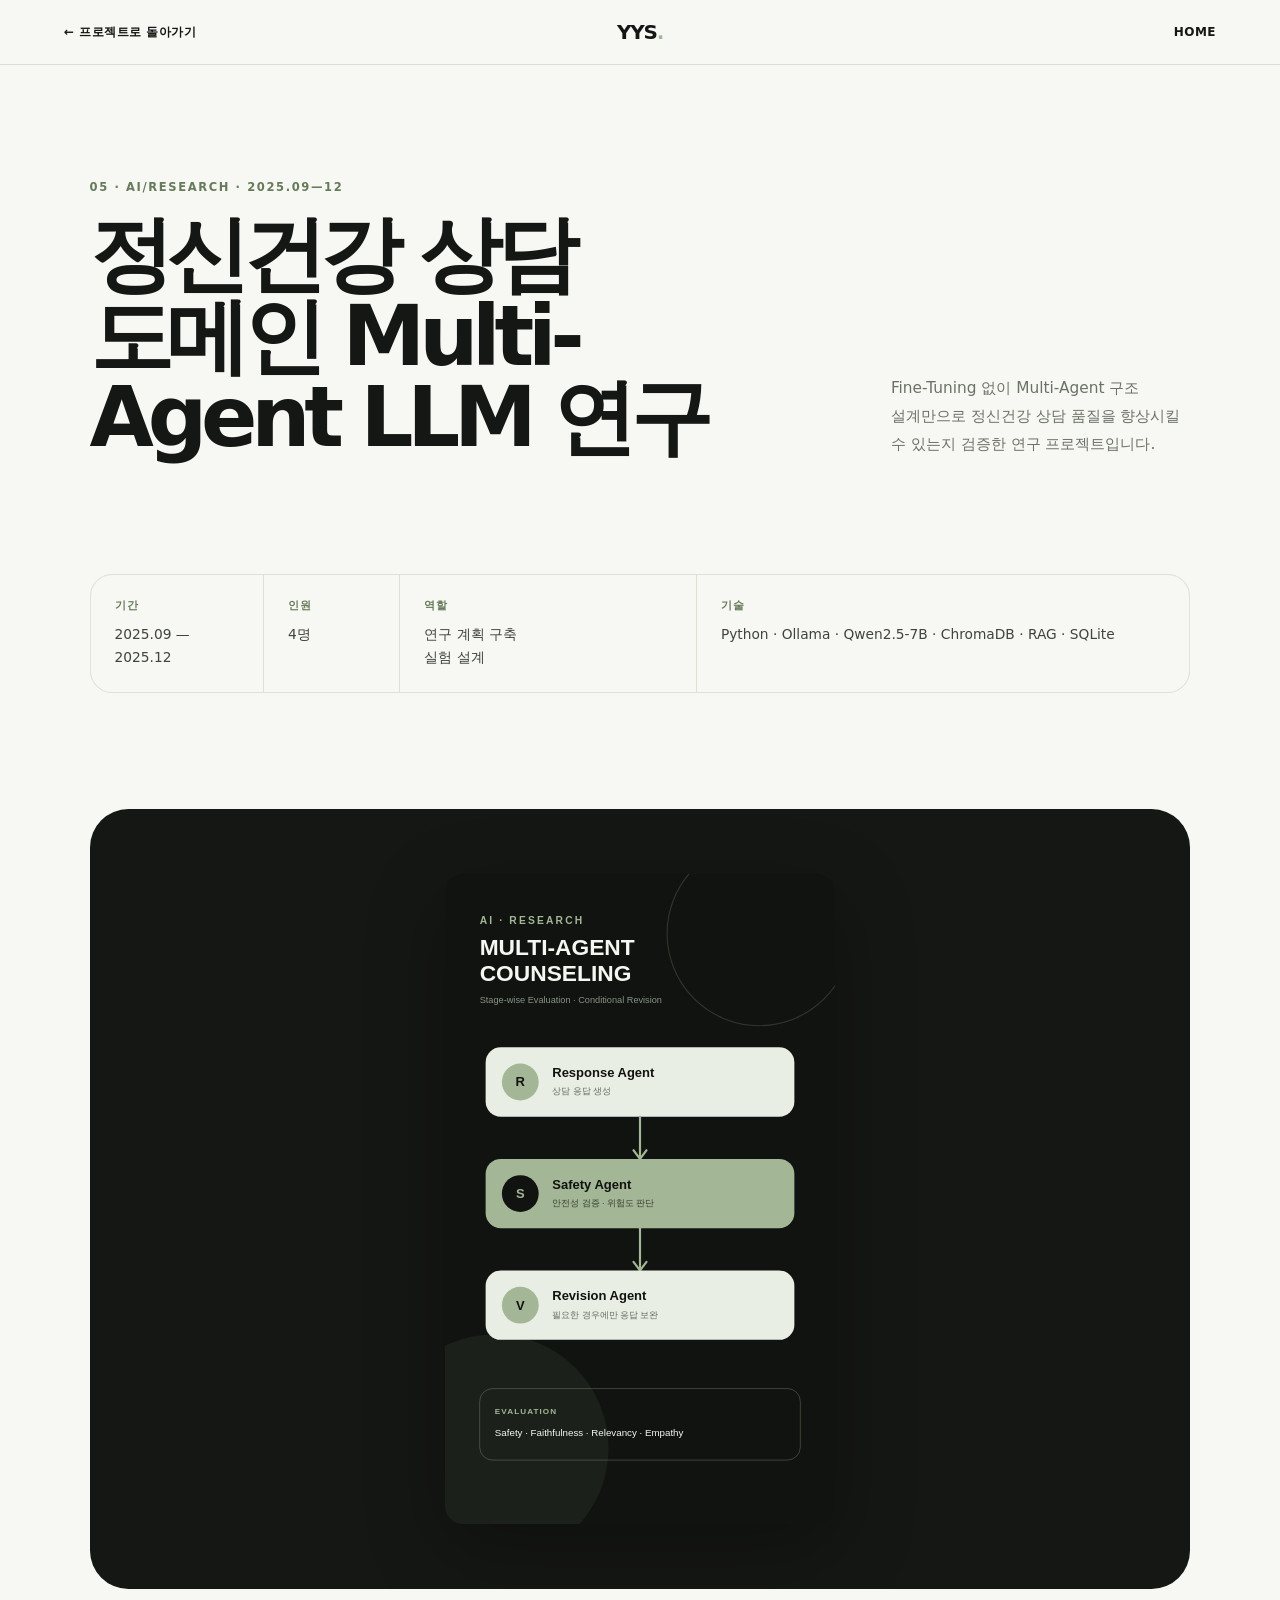
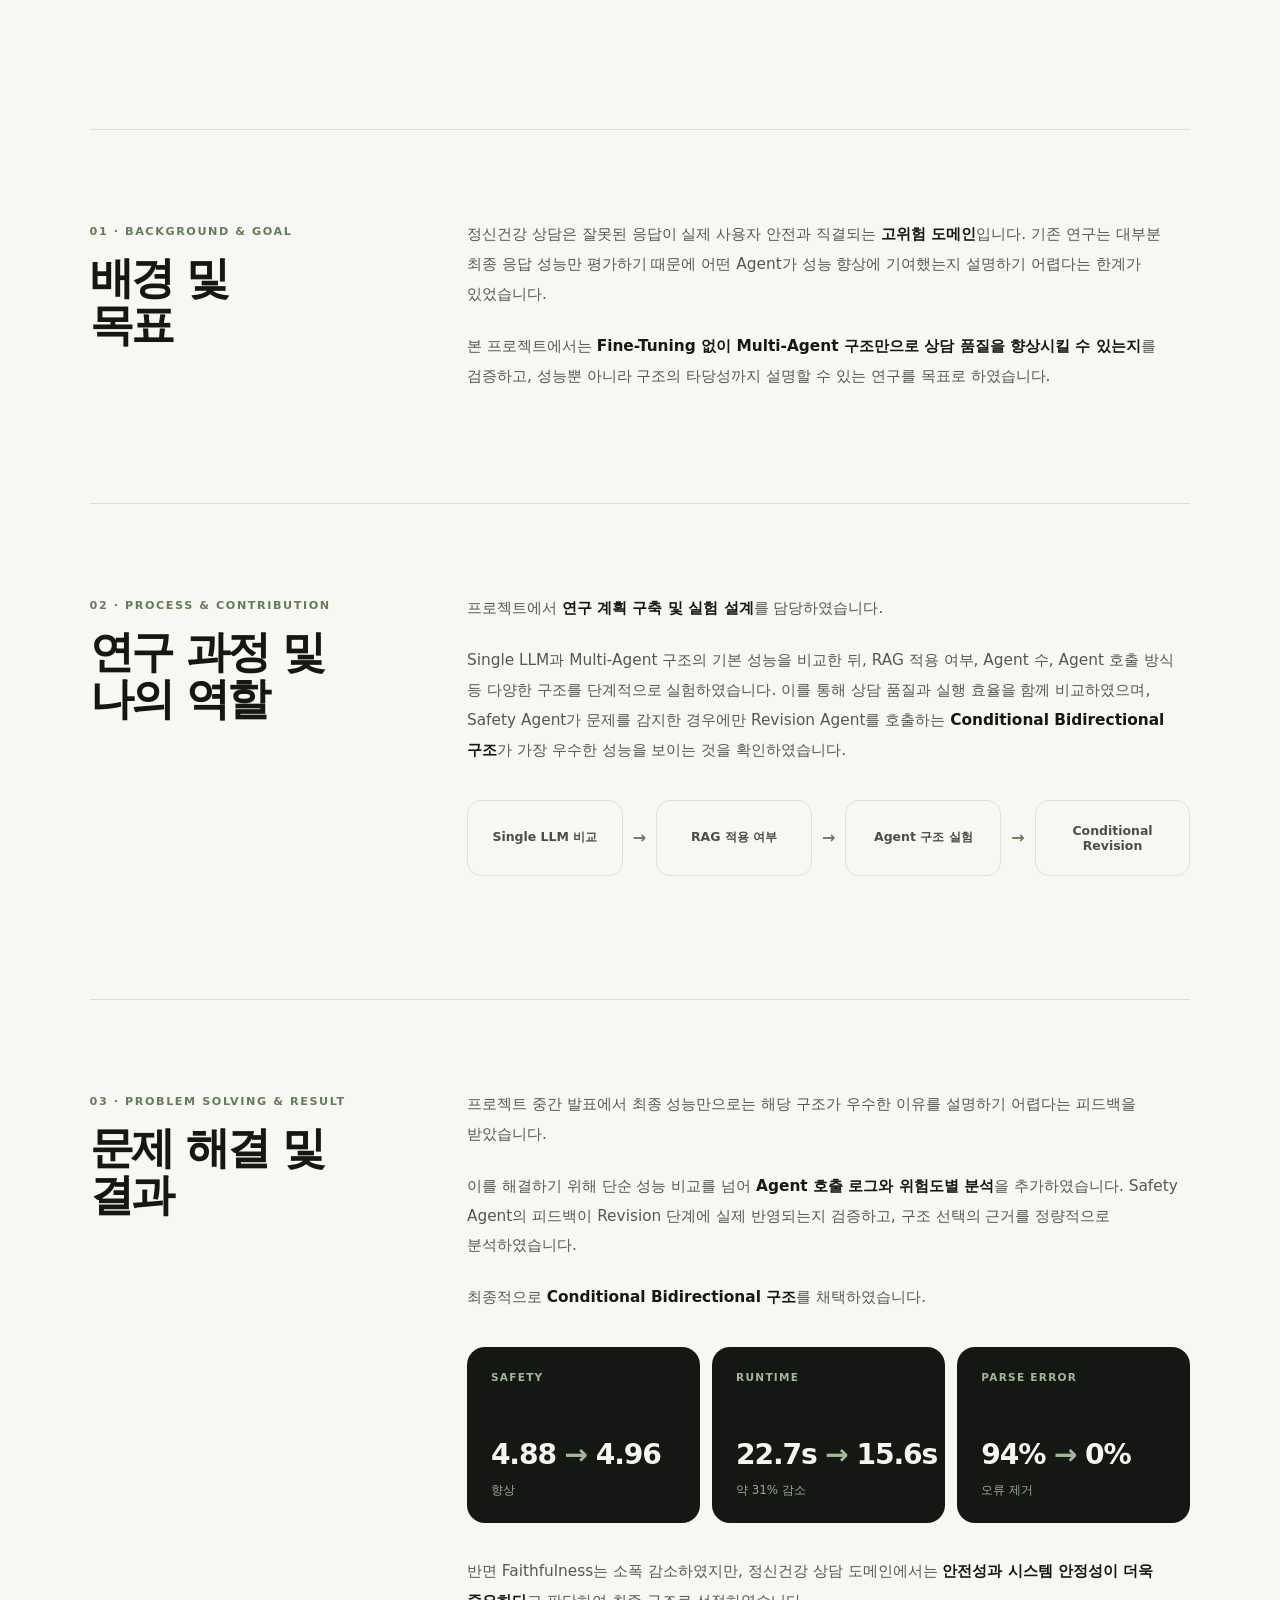
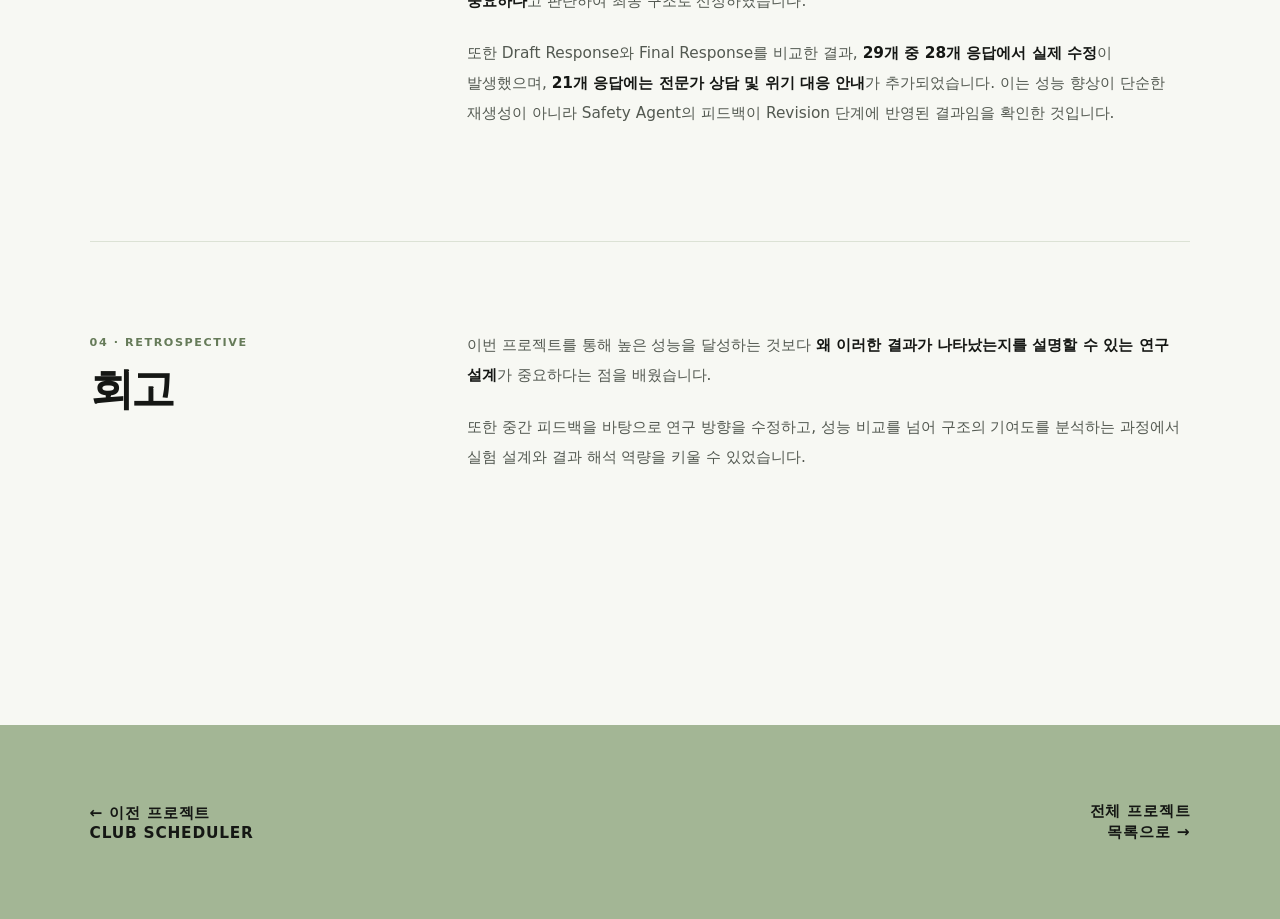
==== commit 1aae6b72: "Add quantitative Multi-Agent research results" ====
--- a/projects/multi-agent.html
+++ b/projects/multi-agent.html
@@ -5,8 +5,8 @@
     <meta name="viewport" content="width=device-width, initial-scale=1.0" />
     <meta name="description" content="Fine-Tuning 없이 Multi-Agent 구조로 정신건강 상담 품질 향상을 검증한 윤연서의 AI 연구 프로젝트" />
     <title>정신건강 상담 도메인 Multi-Agent LLM 연구 | 윤연서</title>
-    <link rel="stylesheet" href="../styles.css?v=b53e0a0-11" />
-    <script src="../script.js?v=b53e0a0-11" defer></script>
+    <link rel="stylesheet" href="../styles.css?v=e9ad769-12" />
+    <script src="../script.js?v=e9ad769-12" defer></script>
   </head>
   <body class="project-page">
     <header class="project-page-header">
@@ -57,13 +57,17 @@
           <div class="story-heading"><span>03 · PROBLEM SOLVING &amp; RESULT</span><h2>문제 해결 및<br />결과</h2></div>
           <div class="story-body">
             <p>프로젝트 중간 발표에서 최종 성능만으로는 해당 구조가 우수한 이유를 설명하기 어렵다는 피드백을 받았습니다.</p>
-            <p>이를 해결하기 위해 단순 성능 비교를 넘어 <strong>Agent 호출 로그와 위험도별 분석</strong>을 추가하였습니다. Safety Agent의 피드백이 실제 Revision에 반영되는지 검증하고, 위험도에 따른 상담 품질 변화를 분석하여 성능 향상의 원인을 설명하였습니다.</p>
-            <ul class="result-list">
-              <li>대부분의 수정이 위기 대응과 전문가 도움 권고를 보강하는 방향으로 이루어졌습니다.</li>
-              <li>중간 위험도에서는 Safety와 Empathy가 함께 향상되었습니다.</li>
-              <li>높은 위험도에서는 Empathy 개선 효과가 두드러졌습니다.</li>
-              <li>최종 구조가 안전성뿐 아니라 고위험 상황의 상담 품질을 효과적으로 보완함을 확인하였습니다.</li>
-            </ul>
+            <p>이를 해결하기 위해 단순 성능 비교를 넘어 <strong>Agent 호출 로그와 위험도별 분석</strong>을 추가하였습니다. Safety Agent의 피드백이 Revision 단계에 실제 반영되는지 검증하고, 구조 선택의 근거를 정량적으로 분석하였습니다.</p>
+            <p>최종적으로 <strong>Conditional Bidirectional 구조</strong>를 채택하였습니다.</p>
+
+            <div class="metrics-grid" aria-label="Conditional Bidirectional 구조의 주요 성능 변화">
+              <article class="metric-card"><span>SAFETY</span><strong>4.88 <i>→</i> 4.96</strong><small>향상</small></article>
+              <article class="metric-card"><span>RUNTIME</span><strong>22.7s <i>→</i> 15.6s</strong><small>약 31% 감소</small></article>
+              <article class="metric-card"><span>PARSE ERROR</span><strong>94% <i>→</i> 0%</strong><small>오류 제거</small></article>
+            </div>
+
+            <p>반면 Faithfulness는 소폭 감소하였지만, 정신건강 상담 도메인에서는 <strong>안전성과 시스템 안정성이 더욱 중요하다</strong>고 판단하여 최종 구조로 선정하였습니다.</p>
+            <p>또한 Draft Response와 Final Response를 비교한 결과, <strong>29개 중 28개 응답에서 실제 수정</strong>이 발생했으며, <strong>21개 응답에는 전문가 상담 및 위기 대응 안내</strong>가 추가되었습니다. 이는 성능 향상이 단순한 재생성이 아니라 Safety Agent의 피드백이 Revision 단계에 반영된 결과임을 확인한 것입니다.</p>
           </div>
         </section>
 
--- a/styles.css
+++ b/styles.css
@@ -194,6 +194,12 @@
 .result-list { display: grid; gap: 12px; margin: 30px 0 0; padding: 0; list-style: none; }
 .result-list li { position: relative; padding: 20px 22px 20px 52px; border-left: 3px solid var(--lime); background: #edf0e9; color: #535951; line-height: 1.75; }
 .result-list li::before { content: "✓"; position: absolute; left: 21px; top: 20px; color: var(--lime-deep); font-weight: 900; }
+.metrics-grid { display: grid; grid-template-columns: repeat(3, minmax(0, 1fr)); gap: 12px; margin: 34px 0; }
+.metric-card { display: flex; flex-direction: column; min-height: 176px; padding: 24px; border-radius: 18px; background: var(--ink); }
+.metric-card span { color: var(--lime); font-size: .66rem; font-weight: 850; letter-spacing: .12em; }
+.metric-card strong { margin: auto 0 12px; color: #f4f6ef; font-size: clamp(1.35rem, 2.2vw, 2.2rem); letter-spacing: -.04em; white-space: nowrap; }
+.metric-card strong i { color: var(--lime); font-style: normal; }
+.metric-card small { color: #9fa69b; font-size: .74rem; }
 
 @media (max-width: 1150px) {
   .hero { grid-template-columns: 1fr; padding-top: 130px; }
@@ -239,6 +245,7 @@
   .project-facts { grid-template-columns: 1fr 1fr; }
   .story-section { grid-template-columns: 1fr; gap: 28px; }
   .story-grid { grid-template-columns: 1fr; }
+  .metrics-grid { grid-template-columns: 1fr; }
   .research-flow { display: grid; }
   .research-flow b { justify-self: center; transform: rotate(90deg); }
 }
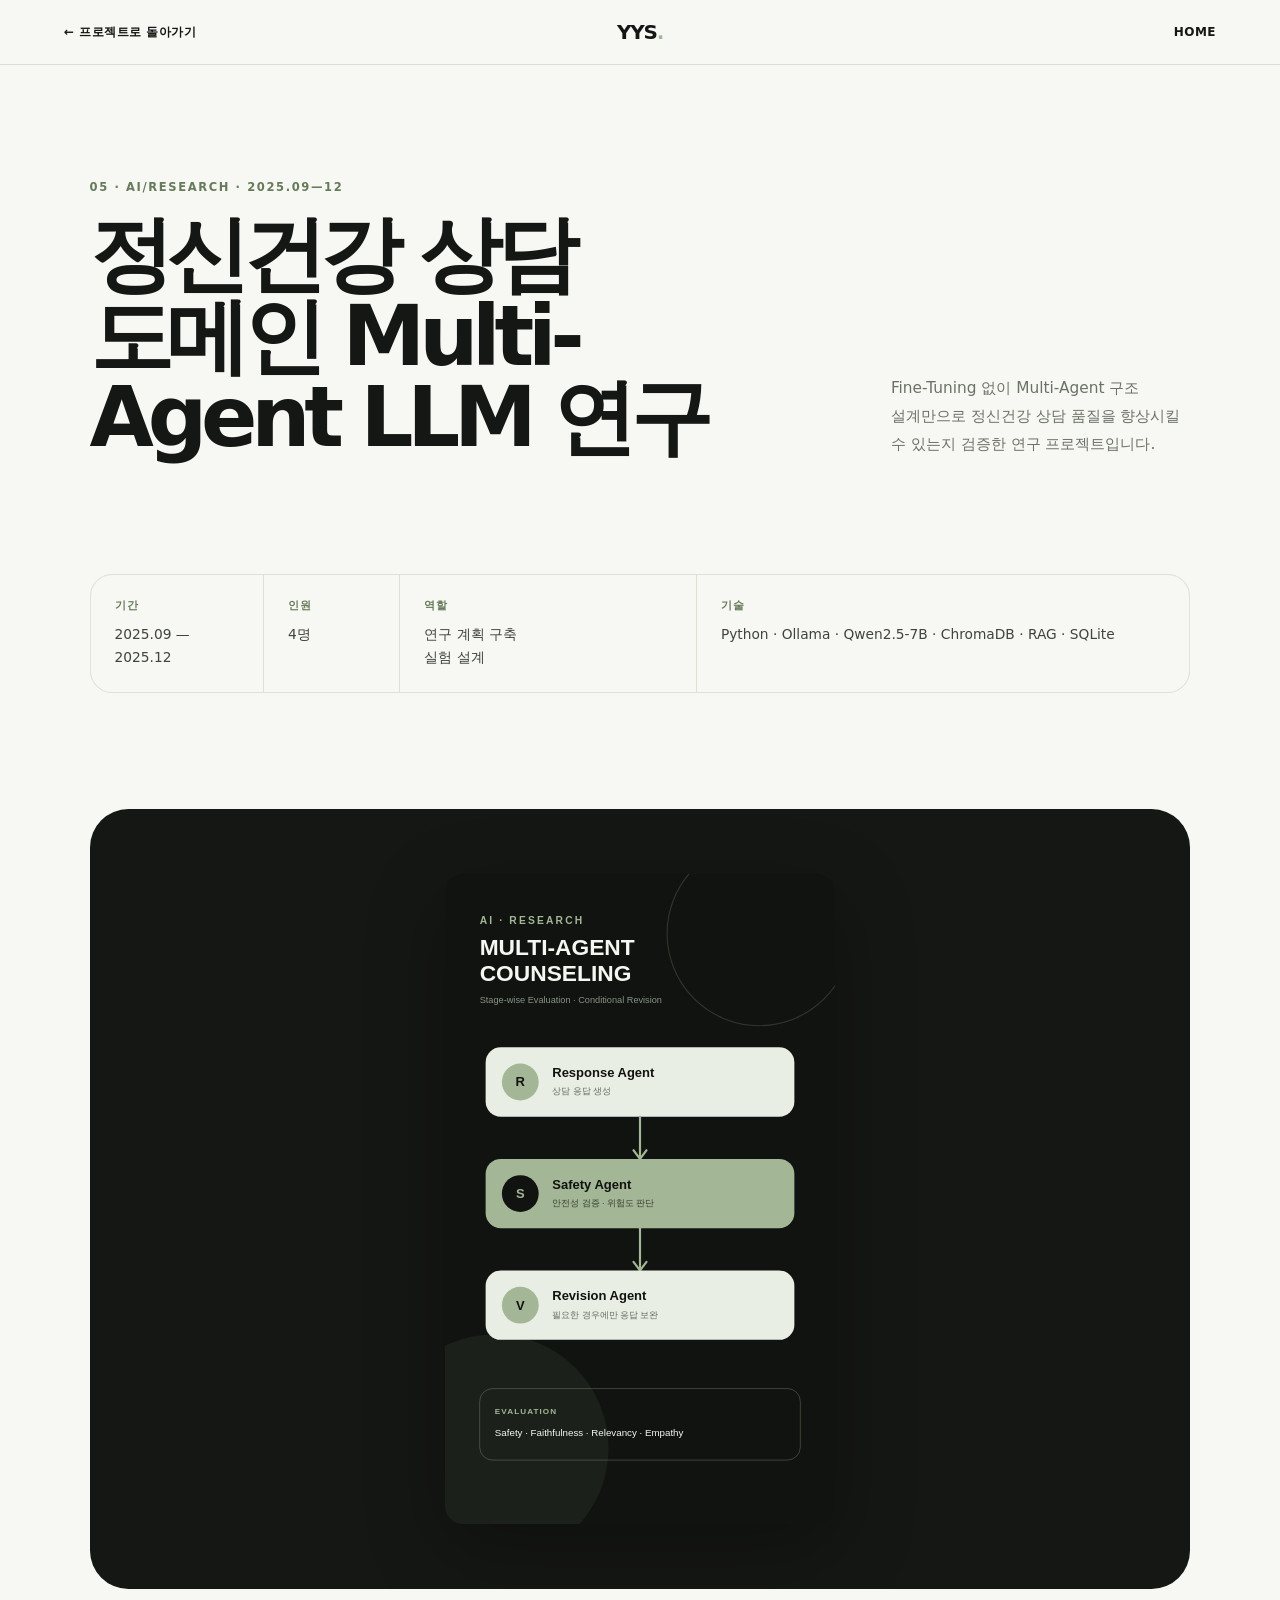
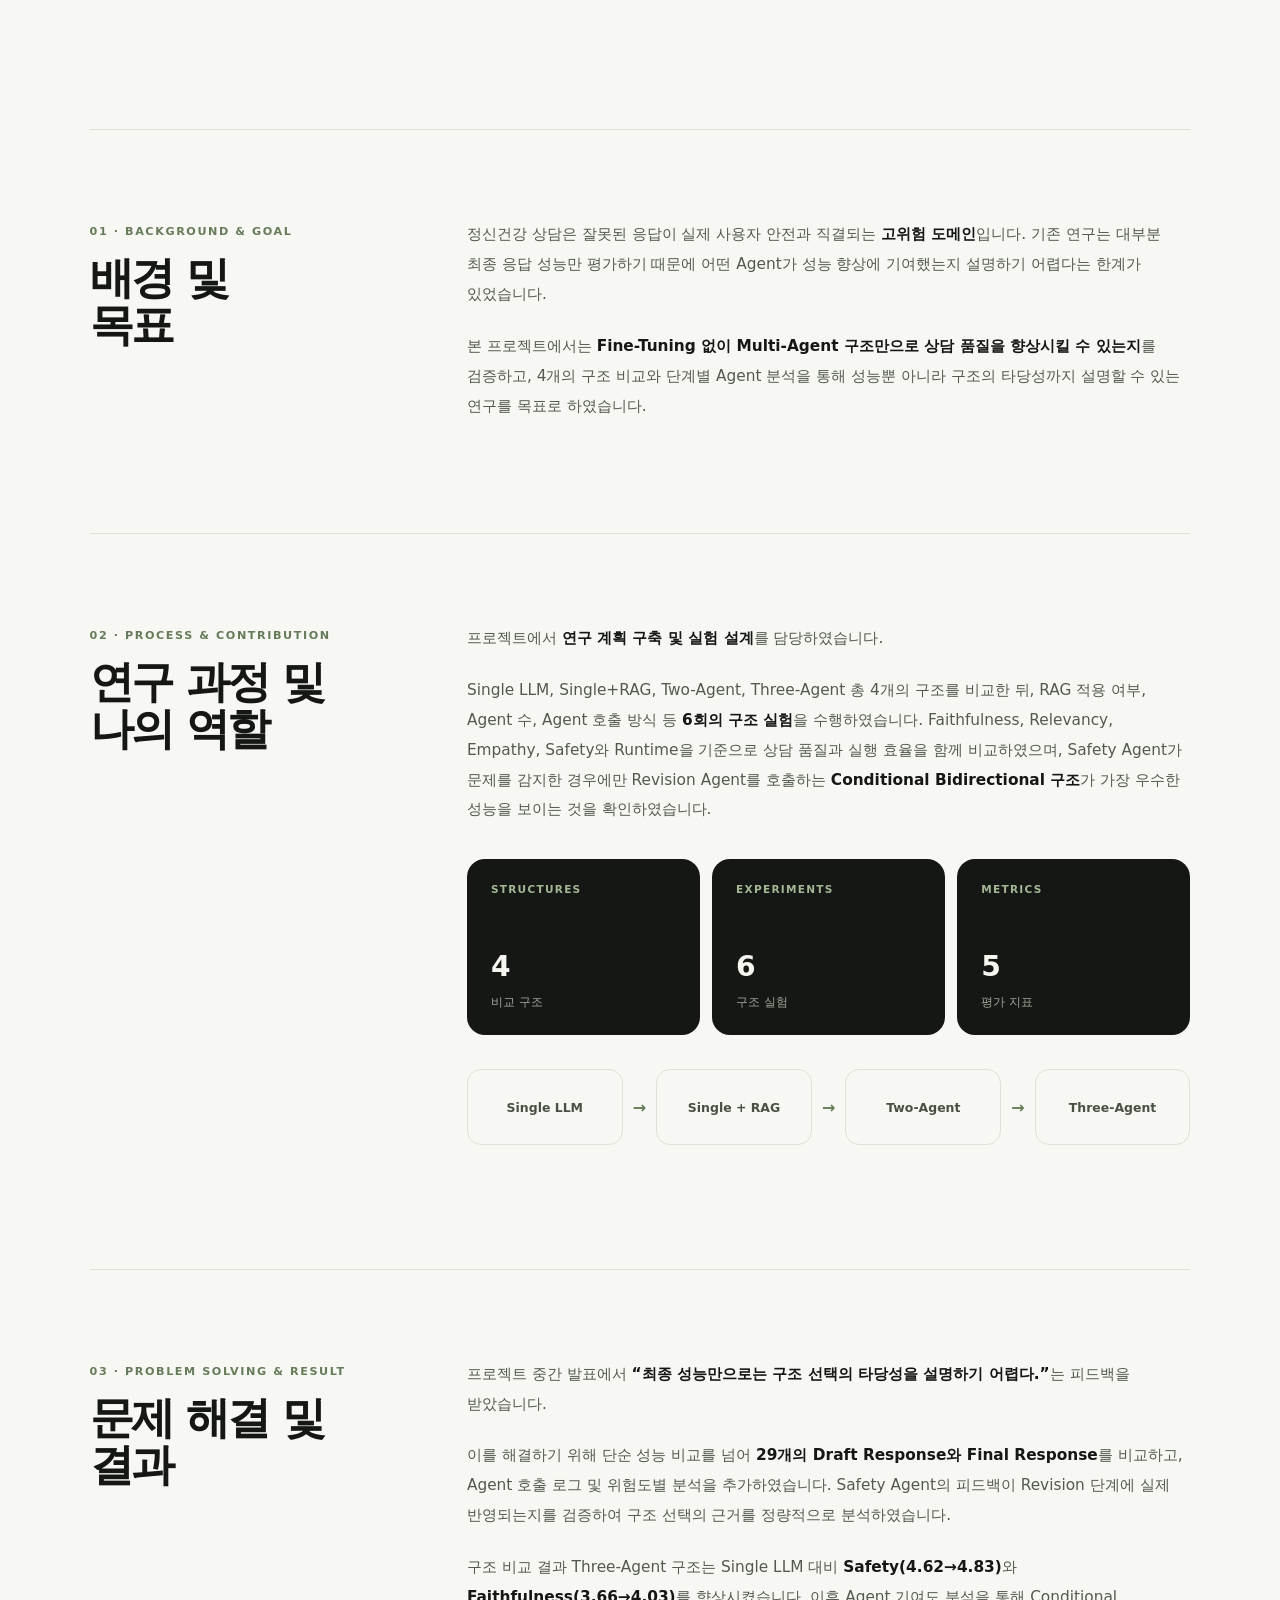
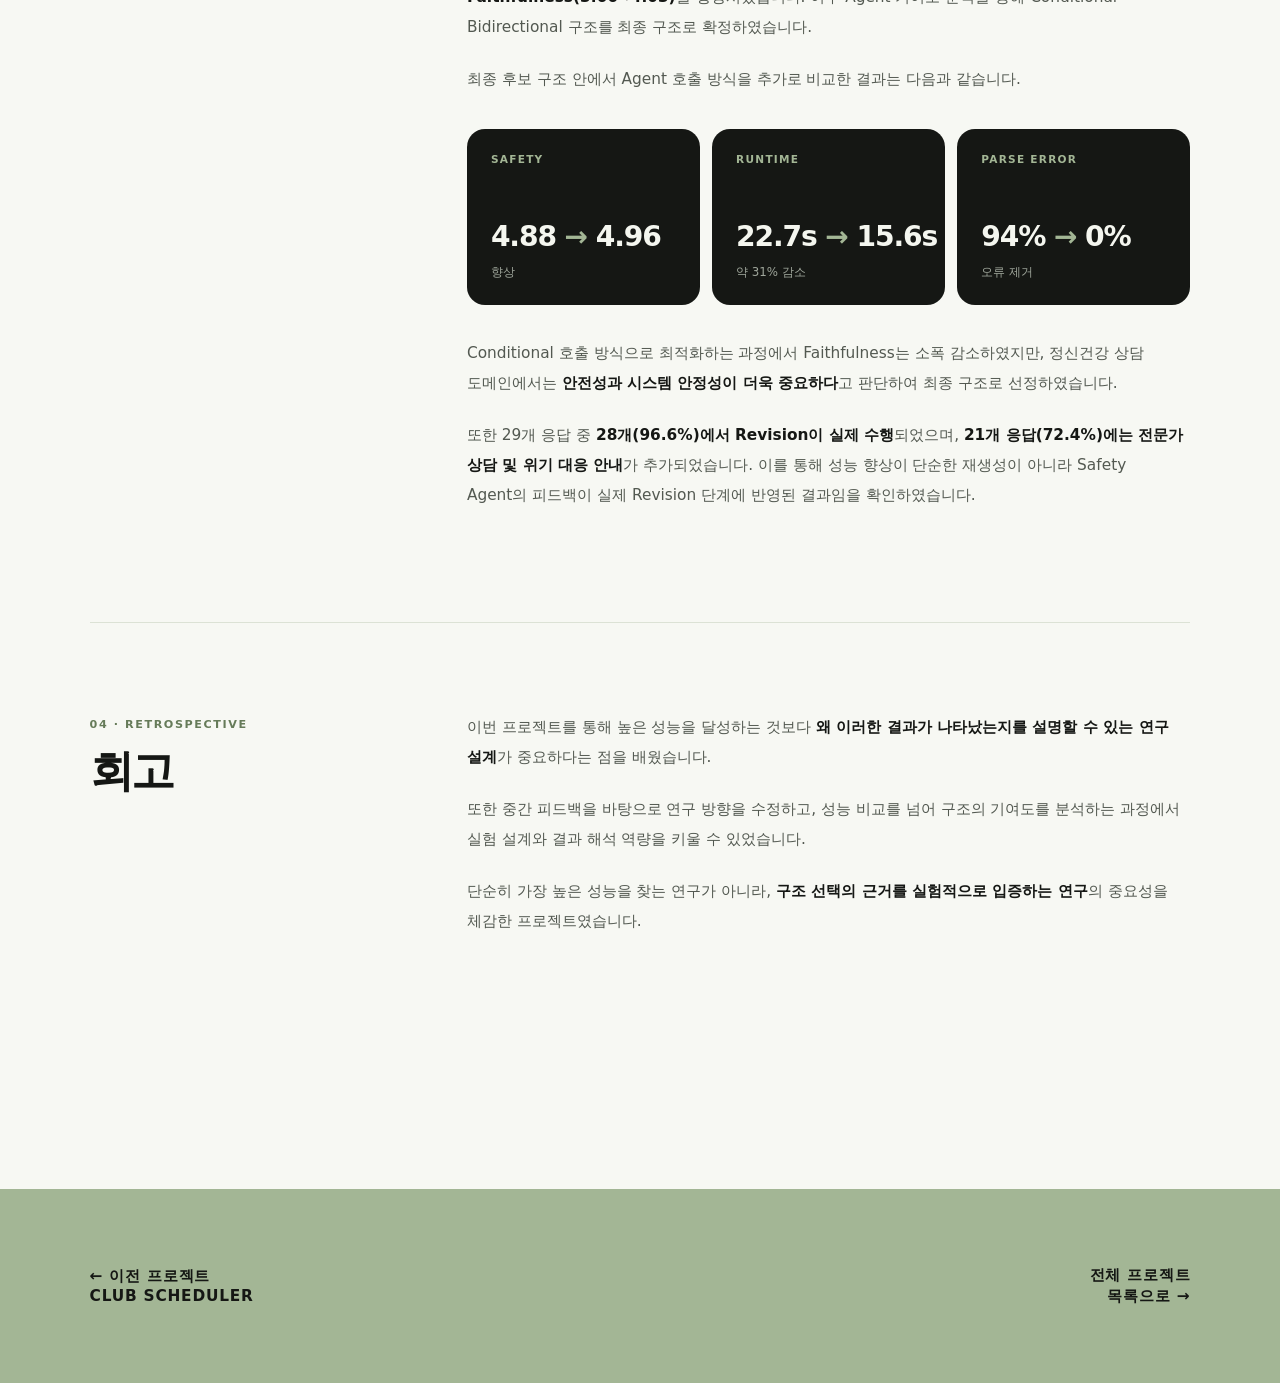
==== commit 0af43880: "Strengthen Multi-Agent research evidence" ====
--- a/projects/multi-agent.html
+++ b/projects/multi-agent.html
@@ -5,8 +5,8 @@
     <meta name="viewport" content="width=device-width, initial-scale=1.0" />
     <meta name="description" content="Fine-Tuning 없이 Multi-Agent 구조로 정신건강 상담 품질 향상을 검증한 윤연서의 AI 연구 프로젝트" />
     <title>정신건강 상담 도메인 Multi-Agent LLM 연구 | 윤연서</title>
-    <link rel="stylesheet" href="../styles.css?v=e9ad769-12" />
-    <script src="../script.js?v=e9ad769-12" defer></script>
+    <link rel="stylesheet" href="../styles.css?v=9bcdd70-15" />
+    <script src="../script.js?v=9bcdd70-15" defer></script>
   </head>
   <body class="project-page">
     <header class="project-page-header">
@@ -40,7 +40,7 @@
           <div class="story-heading"><span>01 · BACKGROUND &amp; GOAL</span><h2>배경 및<br />목표</h2></div>
           <div class="story-body">
             <p>정신건강 상담은 잘못된 응답이 실제 사용자 안전과 직결되는 <strong>고위험 도메인</strong>입니다. 기존 연구는 대부분 최종 응답 성능만 평가하기 때문에 어떤 Agent가 성능 향상에 기여했는지 설명하기 어렵다는 한계가 있었습니다.</p>
-            <p>본 프로젝트에서는 <strong>Fine-Tuning 없이 Multi-Agent 구조만으로 상담 품질을 향상시킬 수 있는지</strong>를 검증하고, 성능뿐 아니라 구조의 타당성까지 설명할 수 있는 연구를 목표로 하였습니다.</p>
+            <p>본 프로젝트에서는 <strong>Fine-Tuning 없이 Multi-Agent 구조만으로 상담 품질을 향상시킬 수 있는지</strong>를 검증하고, 4개의 구조 비교와 단계별 Agent 분석을 통해 성능뿐 아니라 구조의 타당성까지 설명할 수 있는 연구를 목표로 하였습니다.</p>
           </div>
         </section>
 
@@ -48,17 +48,23 @@
           <div class="story-heading"><span>02 · PROCESS &amp; CONTRIBUTION</span><h2>연구 과정 및<br />나의 역할</h2></div>
           <div class="story-body">
             <p>프로젝트에서 <strong>연구 계획 구축 및 실험 설계</strong>를 담당하였습니다.</p>
-            <p>Single LLM과 Multi-Agent 구조의 기본 성능을 비교한 뒤, RAG 적용 여부, Agent 수, Agent 호출 방식 등 다양한 구조를 단계적으로 실험하였습니다. 이를 통해 상담 품질과 실행 효율을 함께 비교하였으며, Safety Agent가 문제를 감지한 경우에만 Revision Agent를 호출하는 <strong>Conditional Bidirectional 구조</strong>가 가장 우수한 성능을 보이는 것을 확인하였습니다.</p>
-            <div class="research-flow"><span>Single LLM 비교</span><b>→</b><span>RAG 적용 여부</span><b>→</b><span>Agent 구조 실험</span><b>→</b><span>Conditional Revision</span></div>
+            <p>Single LLM, Single+RAG, Two-Agent, Three-Agent 총 4개의 구조를 비교한 뒤, RAG 적용 여부, Agent 수, Agent 호출 방식 등 <strong>6회의 구조 실험</strong>을 수행하였습니다. Faithfulness, Relevancy, Empathy, Safety와 Runtime을 기준으로 상담 품질과 실행 효율을 함께 비교하였으며, Safety Agent가 문제를 감지한 경우에만 Revision Agent를 호출하는 <strong>Conditional Bidirectional 구조</strong>가 가장 우수한 성능을 보이는 것을 확인하였습니다.</p>
+            <div class="metrics-grid" aria-label="연구 설계 규모">
+              <article class="metric-card"><span>STRUCTURES</span><strong>4</strong><small>비교 구조</small></article>
+              <article class="metric-card"><span>EXPERIMENTS</span><strong>6</strong><small>구조 실험</small></article>
+              <article class="metric-card"><span>METRICS</span><strong>5</strong><small>평가 지표</small></article>
+            </div>
+            <div class="research-flow"><span>Single LLM</span><b>→</b><span>Single + RAG</span><b>→</b><span>Two-Agent</span><b>→</b><span>Three-Agent</span></div>
           </div>
         </section>
 
         <section class="story-section reveal-on-scroll">
           <div class="story-heading"><span>03 · PROBLEM SOLVING &amp; RESULT</span><h2>문제 해결 및<br />결과</h2></div>
           <div class="story-body">
-            <p>프로젝트 중간 발표에서 최종 성능만으로는 해당 구조가 우수한 이유를 설명하기 어렵다는 피드백을 받았습니다.</p>
-            <p>이를 해결하기 위해 단순 성능 비교를 넘어 <strong>Agent 호출 로그와 위험도별 분석</strong>을 추가하였습니다. Safety Agent의 피드백이 Revision 단계에 실제 반영되는지 검증하고, 구조 선택의 근거를 정량적으로 분석하였습니다.</p>
-            <p>최종적으로 <strong>Conditional Bidirectional 구조</strong>를 채택하였습니다.</p>
+            <p>프로젝트 중간 발표에서 <strong>“최종 성능만으로는 구조 선택의 타당성을 설명하기 어렵다.”</strong>는 피드백을 받았습니다.</p>
+            <p>이를 해결하기 위해 단순 성능 비교를 넘어 <strong>29개의 Draft Response와 Final Response</strong>를 비교하고, Agent 호출 로그 및 위험도별 분석을 추가하였습니다. Safety Agent의 피드백이 Revision 단계에 실제 반영되는지를 검증하여 구조 선택의 근거를 정량적으로 분석하였습니다.</p>
+            <p>구조 비교 결과 Three-Agent 구조는 Single LLM 대비 <strong>Safety(4.62→4.83)</strong>와 <strong>Faithfulness(3.66→4.03)</strong>를 향상시켰습니다. 이후 Agent 기여도 분석을 통해 Conditional Bidirectional 구조를 최종 구조로 확정하였습니다.</p>
+            <p>최종 후보 구조 안에서 Agent 호출 방식을 추가로 비교한 결과는 다음과 같습니다.</p>
 
             <div class="metrics-grid" aria-label="Conditional Bidirectional 구조의 주요 성능 변화">
               <article class="metric-card"><span>SAFETY</span><strong>4.88 <i>→</i> 4.96</strong><small>향상</small></article>
@@ -66,8 +72,8 @@
               <article class="metric-card"><span>PARSE ERROR</span><strong>94% <i>→</i> 0%</strong><small>오류 제거</small></article>
             </div>
 
-            <p>반면 Faithfulness는 소폭 감소하였지만, 정신건강 상담 도메인에서는 <strong>안전성과 시스템 안정성이 더욱 중요하다</strong>고 판단하여 최종 구조로 선정하였습니다.</p>
-            <p>또한 Draft Response와 Final Response를 비교한 결과, <strong>29개 중 28개 응답에서 실제 수정</strong>이 발생했으며, <strong>21개 응답에는 전문가 상담 및 위기 대응 안내</strong>가 추가되었습니다. 이는 성능 향상이 단순한 재생성이 아니라 Safety Agent의 피드백이 Revision 단계에 반영된 결과임을 확인한 것입니다.</p>
+            <p>Conditional 호출 방식으로 최적화하는 과정에서 Faithfulness는 소폭 감소하였지만, 정신건강 상담 도메인에서는 <strong>안전성과 시스템 안정성이 더욱 중요하다</strong>고 판단하여 최종 구조로 선정하였습니다.</p>
+            <p>또한 29개 응답 중 <strong>28개(96.6%)에서 Revision이 실제 수행</strong>되었으며, <strong>21개 응답(72.4%)에는 전문가 상담 및 위기 대응 안내</strong>가 추가되었습니다. 이를 통해 성능 향상이 단순한 재생성이 아니라 Safety Agent의 피드백이 실제 Revision 단계에 반영된 결과임을 확인하였습니다.</p>
           </div>
         </section>
 
@@ -76,6 +82,7 @@
           <div class="story-body">
             <p>이번 프로젝트를 통해 높은 성능을 달성하는 것보다 <strong>왜 이러한 결과가 나타났는지를 설명할 수 있는 연구 설계</strong>가 중요하다는 점을 배웠습니다.</p>
             <p>또한 중간 피드백을 바탕으로 연구 방향을 수정하고, 성능 비교를 넘어 구조의 기여도를 분석하는 과정에서 실험 설계와 결과 해석 역량을 키울 수 있었습니다.</p>
+            <p>단순히 가장 높은 성능을 찾는 연구가 아니라, <strong>구조 선택의 근거를 실험적으로 입증하는 연구</strong>의 중요성을 체감한 프로젝트였습니다.</p>
           </div>
         </section>
       </div>
--- a/styles.css
+++ b/styles.css
@@ -191,15 +191,49 @@
 .research-flow { display: flex; align-items: stretch; gap: 10px; margin: 34px 0; }
 .research-flow span { flex: 1; display: grid; place-items: center; min-height: 76px; padding: 14px; border: 1px solid var(--line); border-radius: 14px; color: #485043; text-align: center; font-size: .78rem; font-weight: 750; }
 .research-flow b { align-self: center; color: var(--lime-deep); }
-.result-list { display: grid; gap: 12px; margin: 30px 0 0; padding: 0; list-style: none; }
-.result-list li { position: relative; padding: 20px 22px 20px 52px; border-left: 3px solid var(--lime); background: #edf0e9; color: #535951; line-height: 1.75; }
-.result-list li::before { content: "✓"; position: absolute; left: 21px; top: 20px; color: var(--lime-deep); font-weight: 900; }
 .metrics-grid { display: grid; grid-template-columns: repeat(3, minmax(0, 1fr)); gap: 12px; margin: 34px 0; }
 .metric-card { display: flex; flex-direction: column; min-height: 176px; padding: 24px; border-radius: 18px; background: var(--ink); }
 .metric-card span { color: var(--lime); font-size: .66rem; font-weight: 850; letter-spacing: .12em; }
 .metric-card strong { margin: auto 0 12px; color: #f4f6ef; font-size: clamp(1.35rem, 2.2vw, 2.2rem); letter-spacing: -.04em; white-space: nowrap; }
 .metric-card strong i { color: var(--lime); font-style: normal; }
 .metric-card small { color: #9fa69b; font-size: .74rem; }
+.hmw-block { margin: 36px 0 0; padding: clamp(24px, 4vw, 42px); border: 0; border-radius: 22px; background: var(--lime); }
+.hmw-block span { display: block; margin-bottom: 14px; color: #4e6143; font-size: .68rem; font-weight: 900; letter-spacing: .14em; }
+.hmw-block p { margin: 0; color: var(--ink); font-size: clamp(1.15rem, 2vw, 1.75rem); font-weight: 750; line-height: 1.55; letter-spacing: -.025em; }
+.research-split { display: grid; grid-template-columns: minmax(0, 1fr) minmax(270px, .44fr); gap: clamp(28px, 5vw, 70px); align-items: start; }
+.research-summary { overflow: hidden; border-radius: 20px; background: var(--ink); color: #f4f6ef; }
+.research-summary > p { margin: 0; padding: 20px 22px; border-bottom: 1px solid #343832; color: var(--lime); font-size: .68rem; font-weight: 900; letter-spacing: .13em; }
+.research-summary dl { margin: 0; padding: 8px 22px 16px; }
+.research-summary dl > div { display: flex; justify-content: space-between; gap: 20px; padding: 13px 0; border-bottom: 1px solid #2d312c; }
+.research-summary dl > div:last-child { border-bottom: 0; }
+.research-summary dt { color: #aeb4aa; font-size: .8rem; }
+.research-summary dd { margin: 0; color: #fff; font-size: .86rem; font-weight: 800; }
+.insight-metrics { display: grid; grid-template-columns: repeat(3, minmax(0, 1fr)); gap: 16px; margin: 60px 0 34px; }
+.insight-card { padding: 28px 20px; border: 1px solid var(--line); border-radius: 20px; text-align: center; }
+.donut { --value: 50; --accent: var(--lime-deep); position: relative; display: grid; place-items: center; width: 132px; aspect-ratio: 1; margin: 0 auto 22px; border-radius: 50%; background: conic-gradient(var(--accent) calc(var(--value) * 1%), #dfe4dc 0); }
+.donut::before { content: ""; position: absolute; inset: 17px; border-radius: 50%; background: var(--paper); }
+.donut span { position: relative; z-index: 1; color: var(--accent); font-size: 1.7rem; font-weight: 900; letter-spacing: -.04em; }
+.insight-card h3 { margin: 0 0 7px; font-size: .98rem; }
+.insight-card p { margin: 0; color: #81877e; font-size: .74rem; }
+.feature-grid { display: grid; grid-template-columns: repeat(2, minmax(0, 1fr)); gap: 14px; margin-top: 34px; }
+.feature-grid article { min-height: 180px; padding: 26px; border-radius: 18px; background: #edf0e9; }
+.feature-grid span { color: var(--lime-deep); font-size: .68rem; font-weight: 900; letter-spacing: .1em; }
+.feature-grid h3 { margin: 28px 0 11px; font-size: 1.1rem; }
+.feature-grid p { margin: 0; color: #62685f; font-size: .84rem; line-height: 1.7; }
+.test-improvements { display: grid; gap: 18px; margin-top: 36px; }
+.test-improvements > article { display: grid; grid-template-columns: 1fr 1fr; overflow: hidden; border: 1px solid var(--line); border-radius: 20px; }
+.test-before, .test-after { padding: 28px; }
+.test-before { background: #edf0e9; }
+.test-after { background: var(--lime); }
+.test-improvements span { font-size: .65rem; font-weight: 900; letter-spacing: .12em; }
+.test-before span { color: #81877e; }
+.test-after span { color: #526446; }
+.test-improvements h3 { margin: 24px 0 10px; font-size: 1.05rem; }
+.test-improvements p { margin: 0; color: #596056; font-size: .84rem; line-height: 1.7; }
+.project-message { display: grid; grid-template-columns: 1fr auto 1fr; gap: clamp(18px, 4vw, 54px); align-items: center; margin-top: 50px; padding: clamp(30px, 5vw, 64px); border-radius: 24px; background: var(--ink); color: #f4f6ef; }
+.project-message span { color: var(--lime); font-size: .66rem; font-weight: 900; letter-spacing: .14em; }
+.project-message p { margin: 16px 0 0; font-size: clamp(1.25rem, 2.2vw, 2rem); font-weight: 750; line-height: 1.35; letter-spacing: -.04em; }
+.project-message b { color: var(--lime); font-size: 1.8rem; }
 
 @media (max-width: 1150px) {
   .hero { grid-template-columns: 1fr; padding-top: 130px; }
@@ -246,6 +280,10 @@
   .story-section { grid-template-columns: 1fr; gap: 28px; }
   .story-grid { grid-template-columns: 1fr; }
   .metrics-grid { grid-template-columns: 1fr; }
+  .research-split, .insight-metrics, .feature-grid { grid-template-columns: 1fr; }
+  .test-improvements > article { grid-template-columns: 1fr; }
+  .project-message { grid-template-columns: 1fr; }
+  .project-message b { transform: rotate(90deg); }
   .research-flow { display: grid; }
   .research-flow b { justify-self: center; transform: rotate(90deg); }
 }
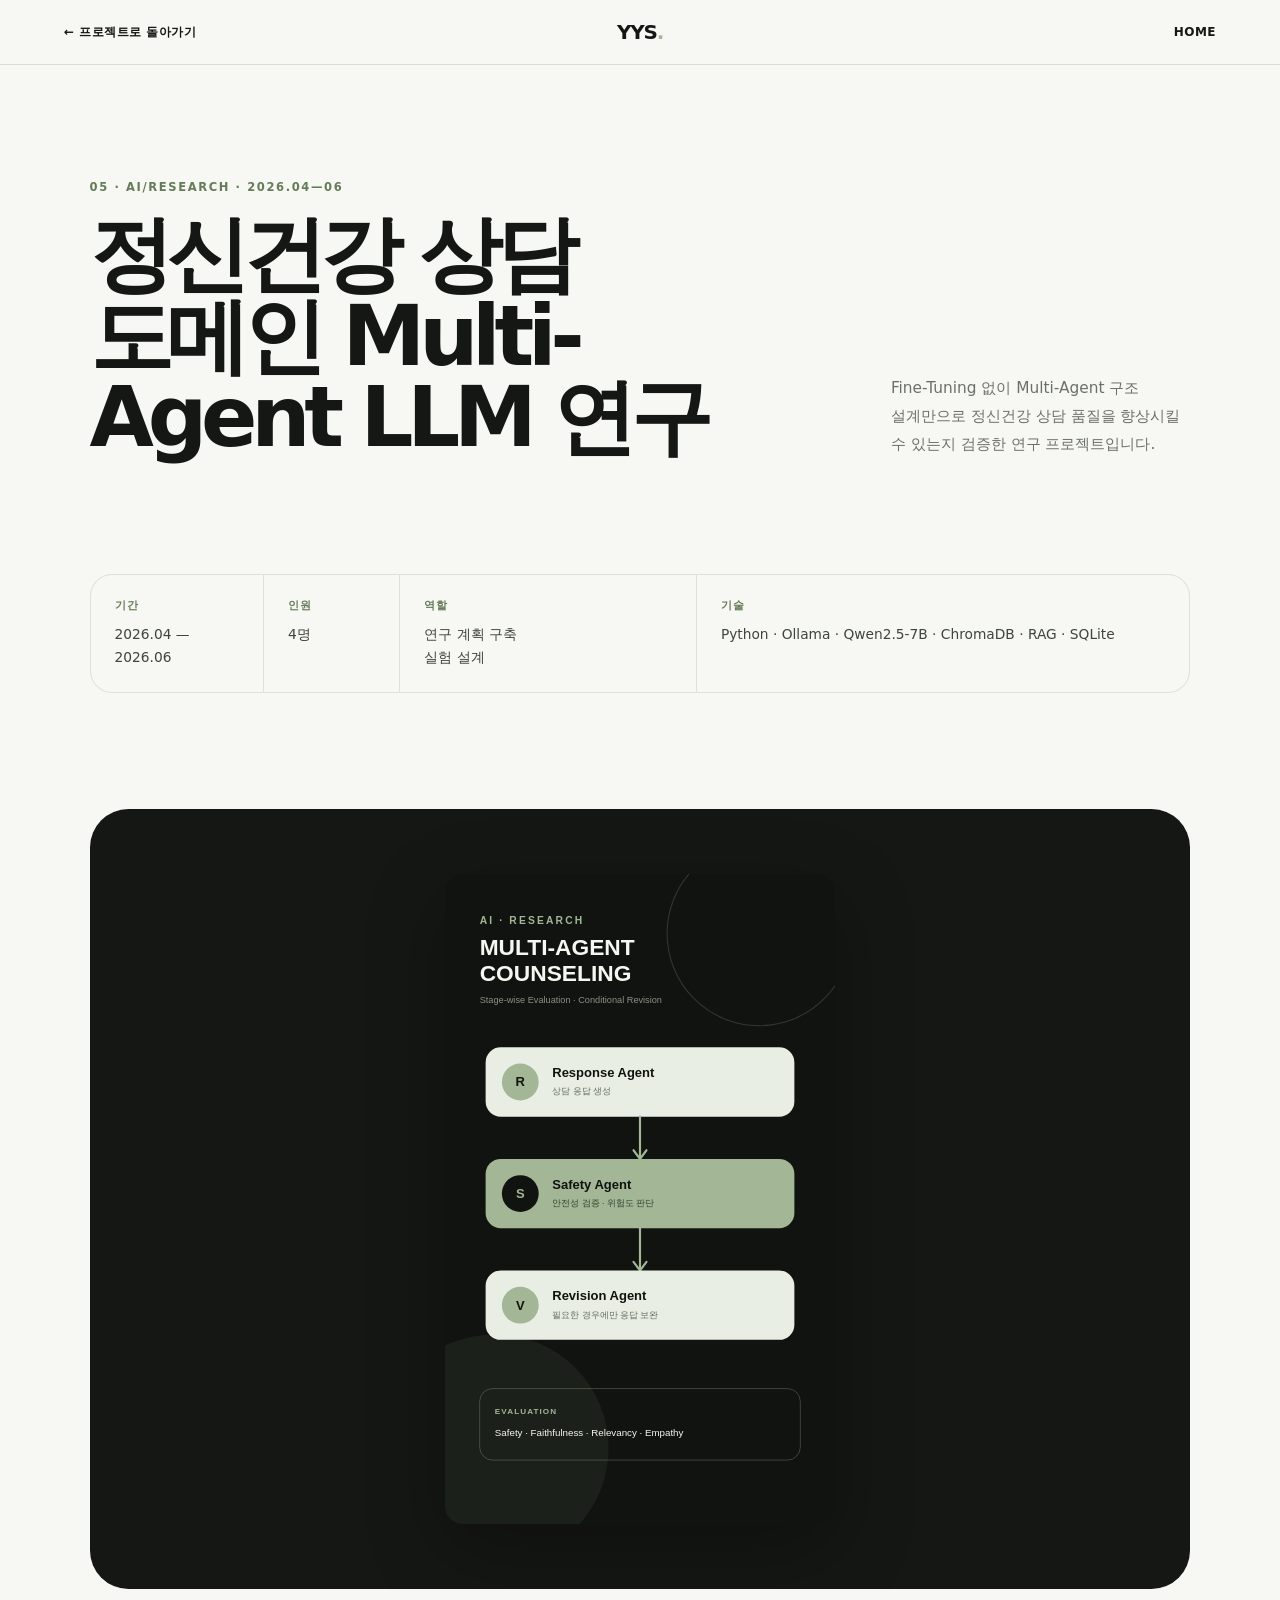
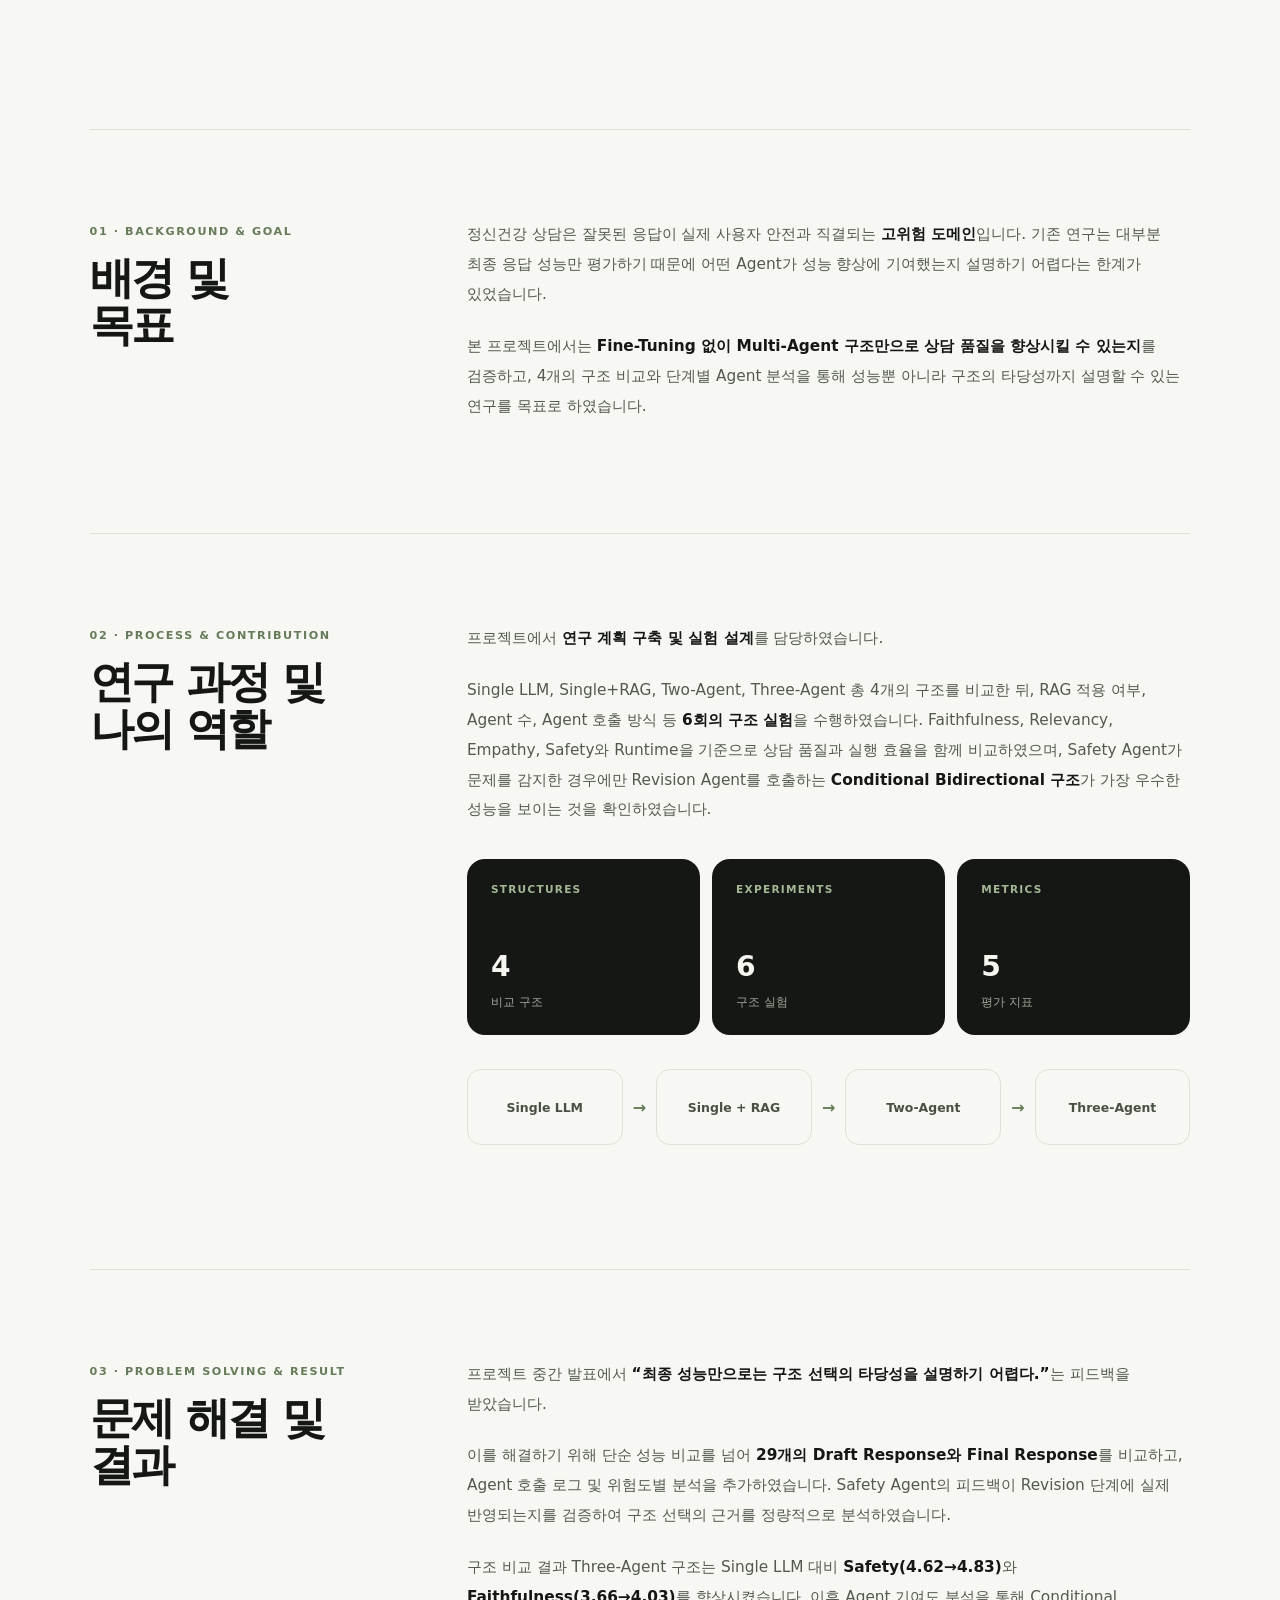
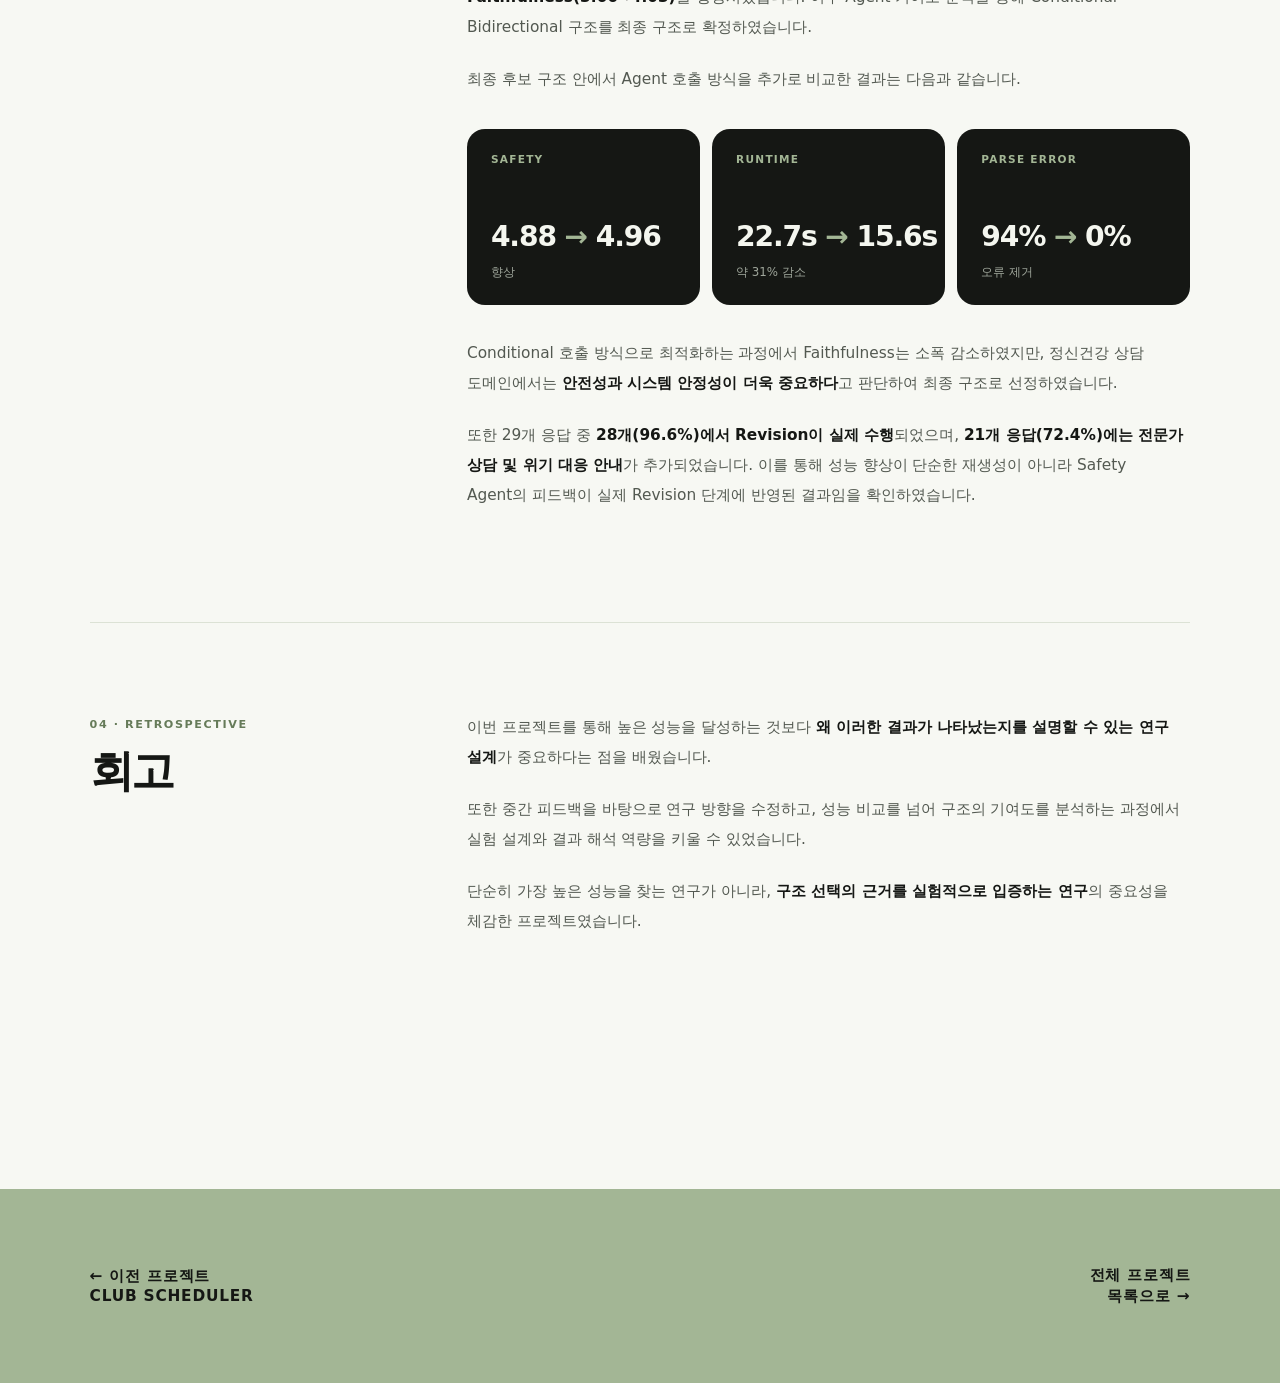
==== commit e6113c55: "Correct Multi-Agent research period" ====
--- a/projects/multi-agent.html
+++ b/projects/multi-agent.html
@@ -18,14 +18,14 @@
     <main class="project-detail">
       <section class="detail-hero reveal-on-scroll">
         <div>
-          <p class="detail-label">05 · AI/RESEARCH · 2025.09—12</p>
+          <p class="detail-label">05 · AI/RESEARCH · 2026.04—06</p>
           <h1>정신건강 상담 도메인 Multi-Agent LLM 연구</h1>
         </div>
         <p class="detail-summary">Fine-Tuning 없이 Multi-Agent 구조 설계만으로 정신건강 상담 품질을 향상시킬 수 있는지 검증한 연구 프로젝트입니다.</p>
       </section>
 
       <dl class="project-facts reveal-on-scroll">
-        <div class="project-fact"><dt>기간</dt><dd>2025.09 — 2025.12</dd></div>
+        <div class="project-fact"><dt>기간</dt><dd>2026.04 — 2026.06</dd></div>
         <div class="project-fact"><dt>인원</dt><dd>4명</dd></div>
         <div class="project-fact"><dt>역할</dt><dd>연구 계획 구축<br />실험 설계</dd></div>
         <div class="project-fact"><dt>기술</dt><dd>Python · Ollama · Qwen2.5-7B · ChromaDB · RAG · SQLite</dd></div>
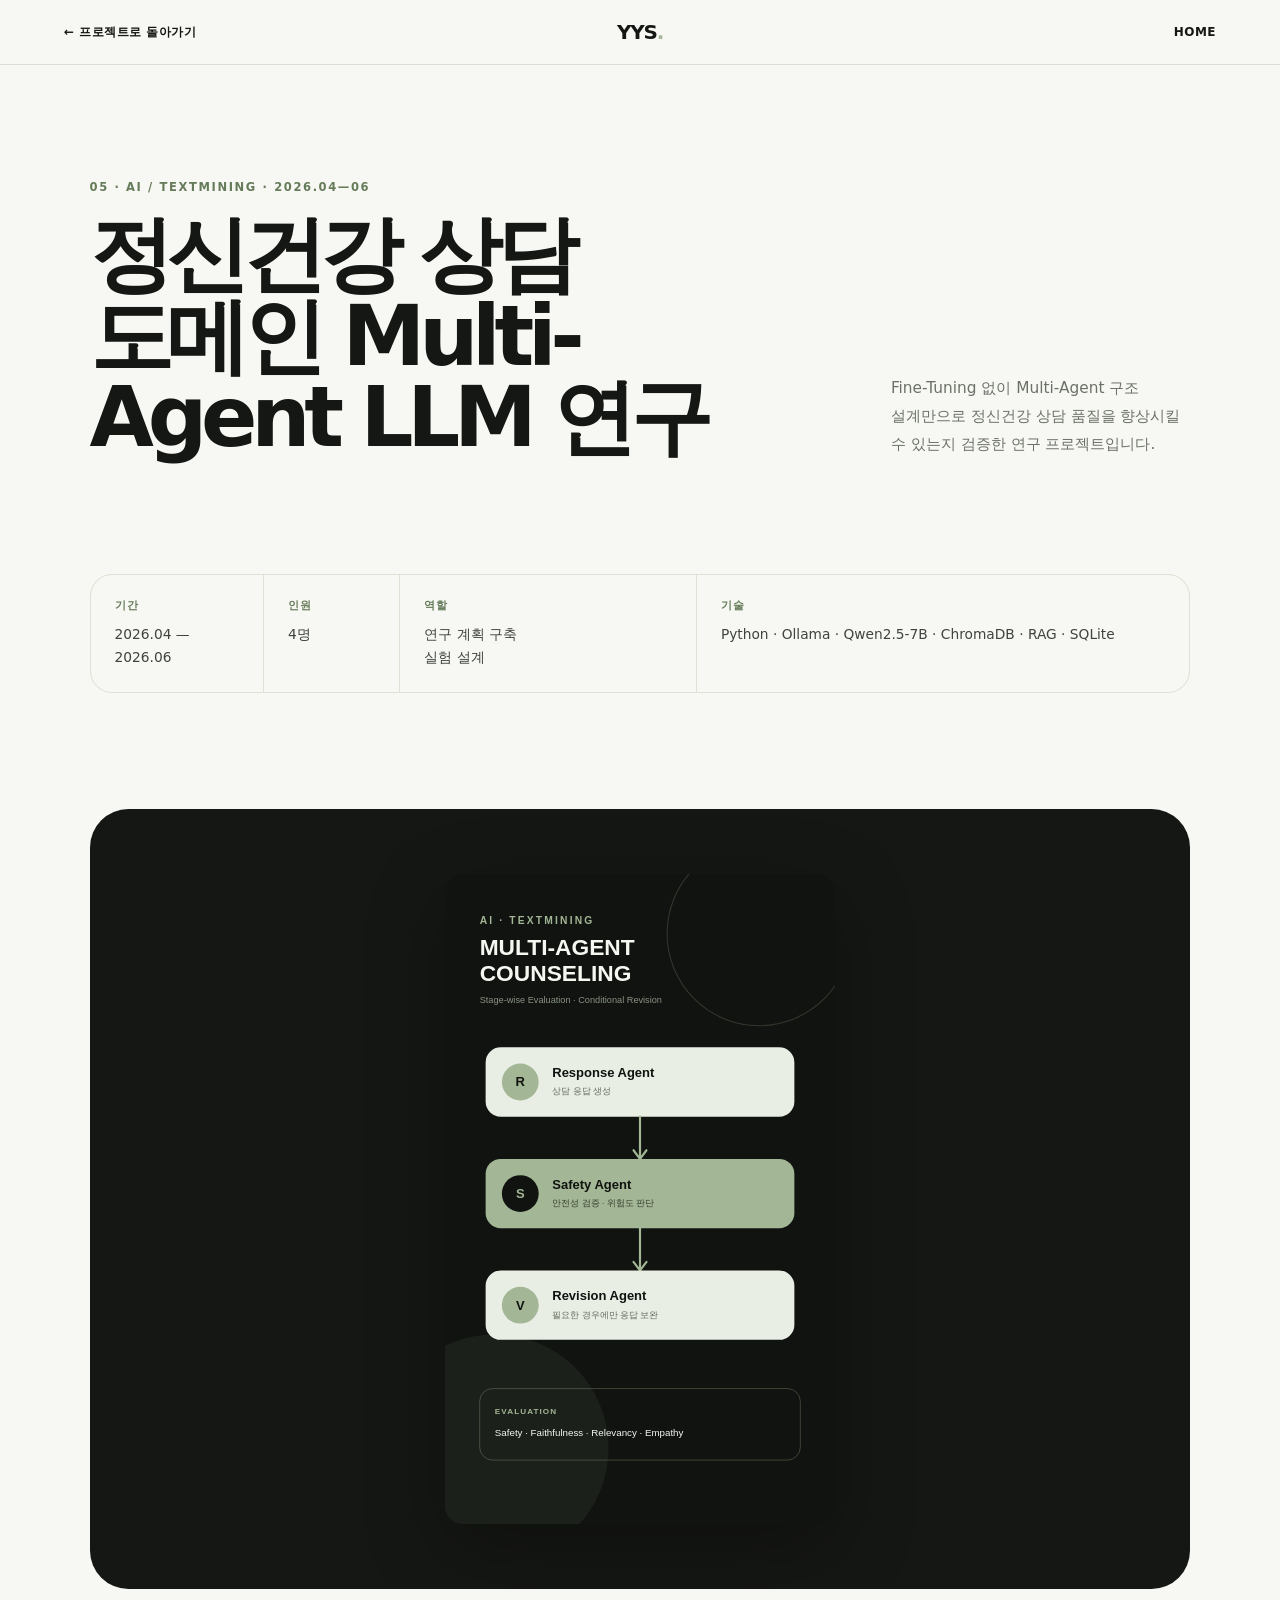
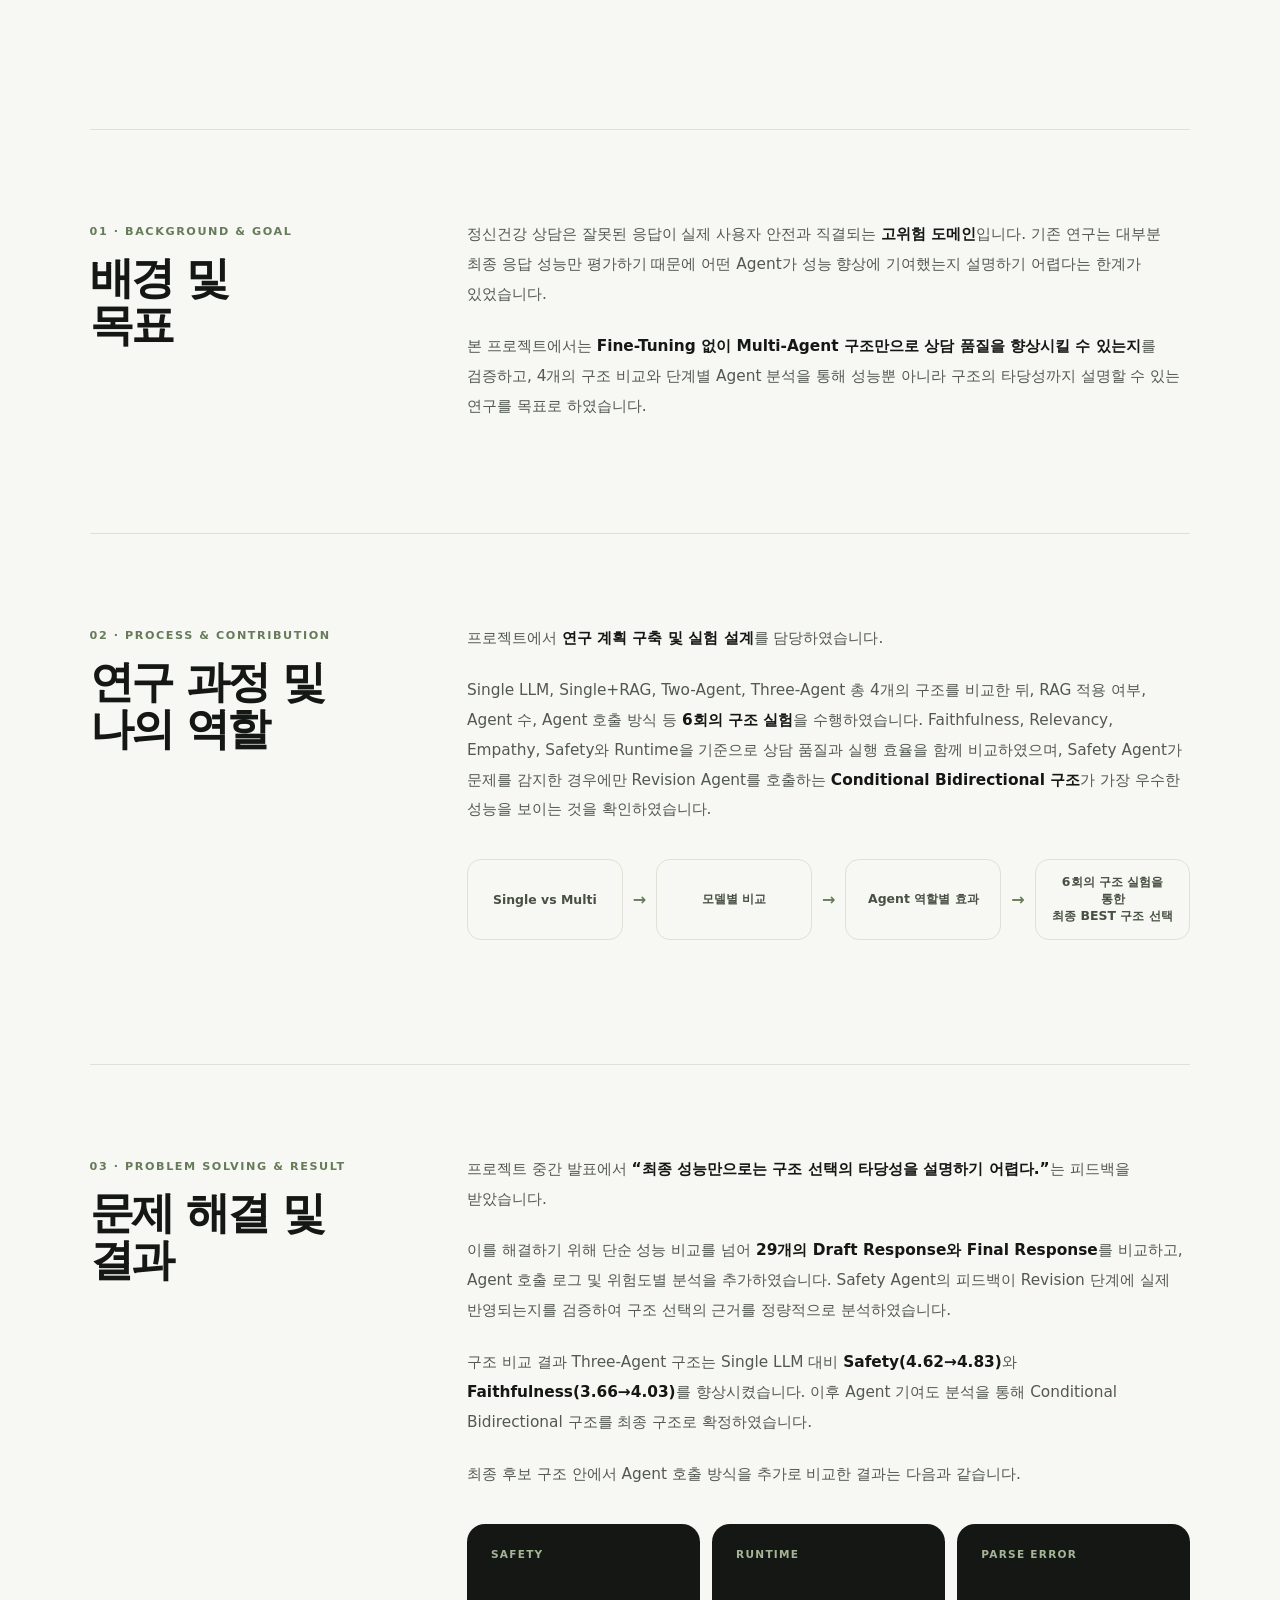
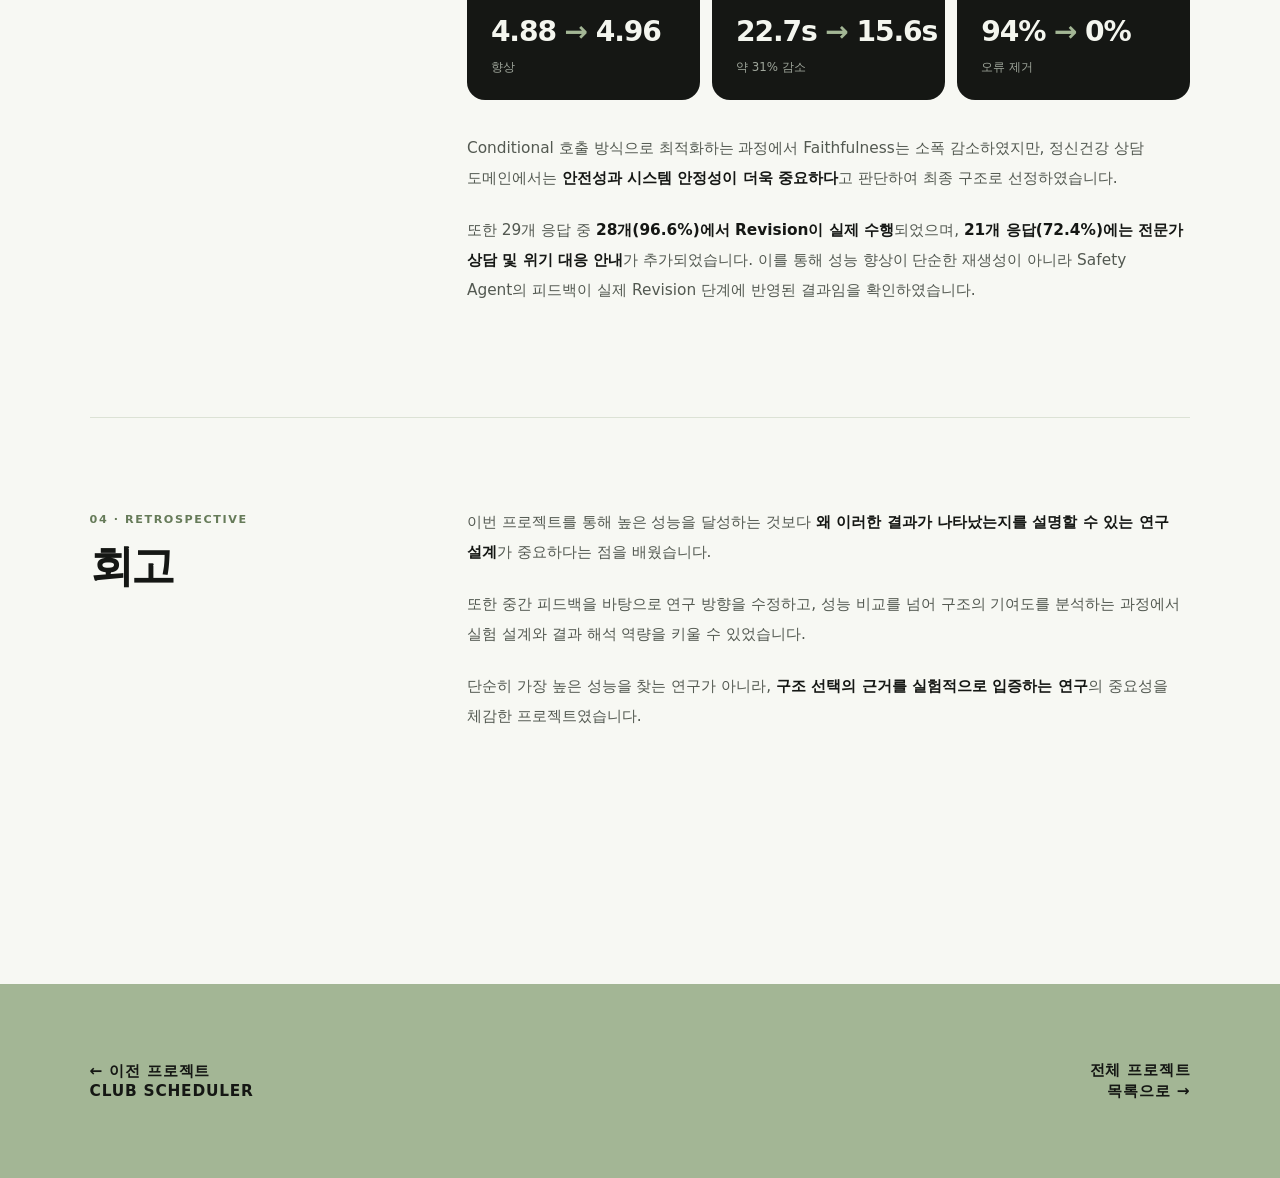
==== commit 83feb838: "Refine Multi-Agent process presentation" ====
--- a/projects/multi-agent.html
+++ b/projects/multi-agent.html
@@ -18,7 +18,7 @@
     <main class="project-detail">
       <section class="detail-hero reveal-on-scroll">
         <div>
-          <p class="detail-label">05 · AI/RESEARCH · 2026.04—06</p>
+          <p class="detail-label">05 · AI / TEXTMINING · 2026.04—06</p>
           <h1>정신건강 상담 도메인 Multi-Agent LLM 연구</h1>
         </div>
         <p class="detail-summary">Fine-Tuning 없이 Multi-Agent 구조 설계만으로 정신건강 상담 품질을 향상시킬 수 있는지 검증한 연구 프로젝트입니다.</p>
@@ -49,12 +49,12 @@
           <div class="story-body">
             <p>프로젝트에서 <strong>연구 계획 구축 및 실험 설계</strong>를 담당하였습니다.</p>
             <p>Single LLM, Single+RAG, Two-Agent, Three-Agent 총 4개의 구조를 비교한 뒤, RAG 적용 여부, Agent 수, Agent 호출 방식 등 <strong>6회의 구조 실험</strong>을 수행하였습니다. Faithfulness, Relevancy, Empathy, Safety와 Runtime을 기준으로 상담 품질과 실행 효율을 함께 비교하였으며, Safety Agent가 문제를 감지한 경우에만 Revision Agent를 호출하는 <strong>Conditional Bidirectional 구조</strong>가 가장 우수한 성능을 보이는 것을 확인하였습니다.</p>
-            <div class="metrics-grid" aria-label="연구 설계 규모">
-              <article class="metric-card"><span>STRUCTURES</span><strong>4</strong><small>비교 구조</small></article>
-              <article class="metric-card"><span>EXPERIMENTS</span><strong>6</strong><small>구조 실험</small></article>
-              <article class="metric-card"><span>METRICS</span><strong>5</strong><small>평가 지표</small></article>
+            <div class="research-flow" aria-label="연구 실험 흐름">
+              <span>Single vs Multi</span><b>→</b>
+              <span>모델별 비교</span><b>→</b>
+              <span>Agent 역할별 효과</span><b>→</b>
+              <span>6회의 구조 실험을 통한<br />최종 BEST 구조 선택</span>
             </div>
-            <div class="research-flow"><span>Single LLM</span><b>→</b><span>Single + RAG</span><b>→</b><span>Two-Agent</span><b>→</b><span>Three-Agent</span></div>
           </div>
         </section>
 
